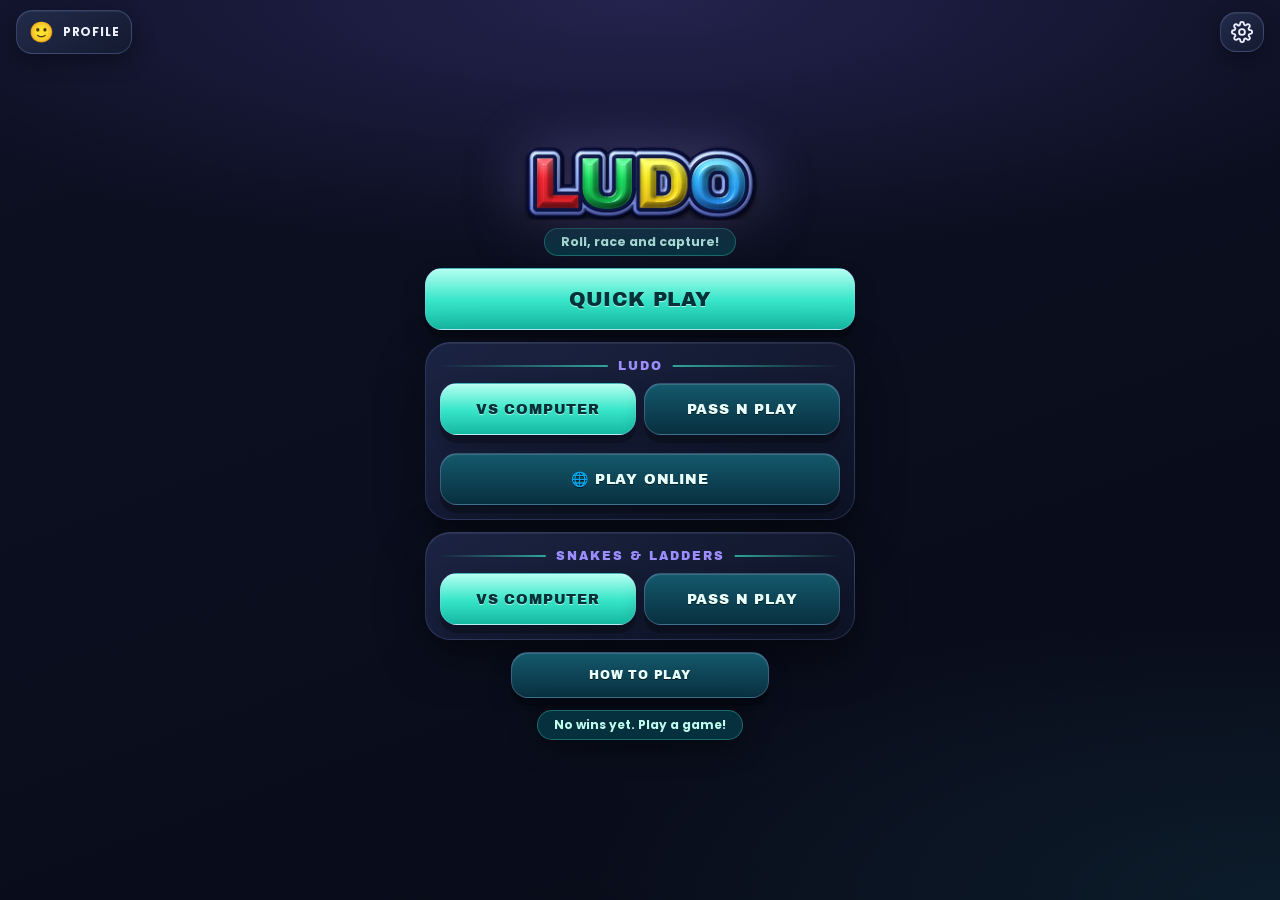
==== index.html @ 392b1072 "Polish mobile UI, accessibility and responsive layouts (v4)" ====
<!doctype html>
<html lang="en"><head><meta charset="utf-8">
<meta name="viewport" content="width=device-width,initial-scale=1,maximum-scale=1,user-scalable=no,viewport-fit=cover">
<meta name="theme-color" content="#0f2470">
<title>Ludo &amp; Snakes</title>
<link rel="manifest" href="manifest.webmanifest">
<link rel="icon" href="icon-192.png">
<link rel="apple-touch-icon" href="icon-192.png">
<style>
@font-face{font-family:Archivo;src:url([data-uri]) format("woff")}@font-face{font-family:Poppins;font-weight:500;src:url([data-uri]) format("woff")}@font-face{font-family:Poppins;font-weight:700;src:url([data-uri]) format("woff")}:root{--bg:url([data-uri]);--rays:url([data-uri]);--spark:url([data-uri]);--logo:url([data-uri]);--trophy:url([data-uri]);--arrow:url([data-uri]);--topbar:url([data-uri]);--shadow:url([data-uri]);--ringg:url([data-uri]);--ringw:url([data-uri]);--medal1:url([data-uri]);--medal2:url([data-uri]);--medal3:url([data-uri]);--ib-snd-on:url([data-uri]);--ib-snd-off:url([data-uri]);--ib-mus-on:url([data-uri]);--ib-mus-off:url([data-uri]);--ib-menu:url([data-uri]);--chip0:url([data-uri]);--badge0:url([data-uri]);--pawn0:url([data-uri]);--chip1:url([data-uri]);--badge1:url([data-uri]);--pawn1:url([data-uri]);--chip2:url([data-uri]);--badge2:url([data-uri]);--pawn2:url([data-uri]);--chip3:url([data-uri]);--badge3:url([data-uri]);--pawn3:url([data-uri]);--btn-green:url([data-uri]);--btn-blue:url([data-uri]);--btn-purple:url([data-uri]);--btn-pink:url([data-uri]);--btn-gold:url([data-uri]);--btn-red:url([data-uri]);--btn-slate:url([data-uri]);--panel:url([data-uri]);--panel-dark:url([data-uri]);--bar-track:url([data-uri]);--bar-fill:url([data-uri]);--d1:url([data-uri]);--d2:url([data-uri]);--d3:url([data-uri]);--d4:url([data-uri]);--d5:url([data-uri]);--d6:url([data-uri]);--board:url([data-uri]);--boardsl:url([data-uri]);--tutb:url([data-uri]);}
:root{--c0:#e8262b;--c1:#1fb84a;--c2:#f6c61a;--c3:#2f7de8}
*{box-sizing:border-box;-webkit-tap-highlight-color:transparent;-webkit-user-select:none;user-select:none}
html,body{margin:0;height:100%;overflow:hidden;background:#0a1a5c;color:#fff;font:500 15px/1.3 Poppins,system-ui,sans-serif;touch-action:manipulation;overscroll-behavior:none}
body{background:#0a1a5c var(--bg) center/cover no-repeat}
button{font-family:inherit;color:inherit}
.hide{display:none!important}
.gimg{background-repeat:no-repeat;background-position:center;background-size:contain}
/* ---------- glossy buttons (9-slice art) ---------- */
.btn{--h:58px;--bi:var(--btn-slate);position:relative;height:var(--h);padding:0;border:solid transparent;border-width:15px 26px 32px 26px;border-image-source:var(--bi);border-image-slice:30 52 64 52 fill;border-image-width:15px 26px 32px 26px;border-image-repeat:stretch;background:none;display:flex;align-items:center;justify-content:center;white-space:nowrap;font:400 17px/1 Archivo,system-ui,sans-serif;letter-spacing:.6px;text-transform:uppercase;text-shadow:0 2px 0 rgba(0,0,0,.5);cursor:pointer;transition:transform .08s,filter .15s}
.btn:active{transform:translateY(3px) scale(.985);filter:brightness(1.12)}
.btn.b0{--bi:var(--btn-green)}.btn.b1{--bi:var(--btn-blue)}.btn.b2{--bi:var(--btn-slate)}.btn.b3{--bi:var(--btn-pink)}.btn.b4{--bi:var(--btn-slate)}.btn.b5{--bi:var(--btn-purple)}.btn.red{--bi:var(--btn-red)}
.btn.gold{--bi:var(--btn-gold);color:#4a2c00;text-shadow:0 1px 0 rgba(255,255,255,.55)}
.btn.big{--h:76px;font-size:23px}
.btn.sm{--h:50px;font-size:13px}
.btn.sg{--h:52px;font-size:13px}.btn.sg.on{--bi:var(--btn-green)}
/* ---------- panels ---------- */
.pnl{border:solid transparent;border-width:32px;border-image-source:var(--panel);border-image-slice:64 fill;border-image-width:32px;border-image-repeat:stretch}
.pnl.dk{border-image-source:var(--panel-dark)}
.pill{border:solid transparent;border-width:13px 22px;border-image-source:var(--panel-dark);border-image-slice:64 fill;border-image-width:13px 22px;font:700 13px/1.25 Poppins,sans-serif;text-align:center}
/* ---------- game screen ---------- */
#app{position:fixed;inset:0;display:flex;flex-direction:column;--bw:min(100vw,calc(100dvh - 318px))}
#top{flex:none;height:calc(58px + env(safe-area-inset-top));padding:env(safe-area-inset-top) 10px 0;background:var(--topbar) 0 0/100% 100% no-repeat;display:flex;align-items:center;gap:8px;position:relative;z-index:5}
.tlogo{height:40px;aspect-ratio:1043/326;background:var(--logo) center/contain no-repeat;filter:drop-shadow(0 2px 2px #0008)}
.grow{flex:1}
.ib{width:42px;height:42px;border:0;padding:0;background:none center/contain no-repeat;cursor:pointer;transition:transform .1s;filter:drop-shadow(0 3px 3px #0007)}
.ib:active{transform:scale(.9)}
#snd{background-image:var(--ib-snd-on)}#snd.off{background-image:var(--ib-snd-off)}
#mus{background-image:var(--ib-mus-on)}#mus.off{background-image:var(--ib-mus-off)}
#mnu{background-image:var(--ib-menu)}
#mid{flex:1;min-height:0;display:flex;flex-direction:column;justify-content:center;padding-bottom:env(safe-area-inset-bottom)}
.row{display:flex;justify-content:space-between;align-items:flex-end;padding:0 2vw;position:relative;z-index:4}
.row:first-child{margin-bottom:-2vw}.row:nth-child(3){margin-top:-2vw;align-items:flex-start}
.chip{width:48vw;max-width:220px;aspect-ratio:300/140;background:var(--chip0) 0 0/100% 100% no-repeat;display:flex;align-items:center;gap:1vw;padding:0 3% 0 4.5%;filter:drop-shadow(0 4px 4px #0006);transition:transform .25s,opacity .3s}
.chip.r{flex-direction:row-reverse;padding:0 4.5% 0 3%}
.chip .av{flex:none;height:58%;aspect-ratio:1;background:var(--badge0) center/contain no-repeat;filter:drop-shadow(0 2px 2px #0007)}
.chip .tx{flex:1;min-width:0;display:flex;flex-direction:column;justify-content:center}
.chip .pn{font:400 13px/1.1 Archivo,sans-serif;text-shadow:0 2px 0 #0008;white-space:nowrap;overflow:hidden;text-overflow:ellipsis}
.chip .nm{font:700 10px/1.2 Poppins,sans-serif;color:#ffd75a;text-shadow:0 1px 0 #0008;white-space:nowrap}
.chip .slot{flex:none;position:relative;width:14vw;max-width:62px;aspect-ratio:1}
.chip.on{filter:drop-shadow(0 0 10px #ffd75a);animation:cpulse .9s ease-in-out infinite alternate}
.chip.on .av{animation:bob .7s ease-in-out infinite alternate}
@keyframes cpulse{from{transform:scale(1)}to{transform:scale(1.045)}}
@keyframes bob{to{transform:translateY(-3px) scale(1.06)}}
#bwrap{position:relative;width:var(--bw);height:var(--bw);margin:0 auto;background:var(--board) 0 0/100% 100% no-repeat}
#bwrap[data-g=sl]{background-image:var(--boardsl)}
#board,#sl{position:absolute}
#board{left:6.5217%;top:6.5217%;width:86.9565%;height:86.9565%}
#sl{left:6.4549%;top:6.4549%;width:87.0902%;height:87.0902%;display:none}
#pcs,#slp{position:absolute;inset:0}
.pc{position:absolute;width:8.7%;aspect-ratio:160/230;transform:translate(-50%,-81%);transition:left .17s ease-out,top .17s ease-out;pointer-events:auto;cursor:pointer;z-index:10}
#sl .pc{width:8.2%;pointer-events:none}
.pc::before{content:'';position:absolute;left:50%;top:81%;width:118%;aspect-ratio:2;transform:translate(-50%,-50%);background:var(--shadow) center/contain no-repeat;opacity:.85;pointer-events:none}
.pc .pw{position:absolute;inset:0;transform-origin:50% 81%;background:center/contain no-repeat}
.pc .w0{background-image:var(--pawn0)}.pc .w1{background-image:var(--pawn1)}.pc .w2{background-image:var(--pawn2)}.pc .w3{background-image:var(--pawn3)}
.pc.can::after{content:'';position:absolute;left:50%;top:81%;width:150%;aspect-ratio:1;transform:translate(-50%,-50%);background:var(--ringw) center/contain no-repeat;animation:pulse .8s ease-in-out infinite alternate;pointer-events:none}
.pc.can .pw{animation:jig .6s ease-in-out infinite alternate}
.pc.hop .pw{animation:hop .2s ease-out}
@keyframes jig{from{transform:translateY(0) scale(1.03,.96)}to{transform:translateY(-14%) scale(.97,1.04)}}
@keyframes hop{0%{transform:scale(1.08,.92)}45%{transform:translateY(-26%) scale(.94,1.07)}100%{transform:none}}
@keyframes pulse{from{transform:translate(-50%,-50%) scale(.85);opacity:.6}to{transform:translate(-50%,-50%) scale(1.1);opacity:1}}
.ring{position:absolute;width:11%;aspect-ratio:1;transform:translate(-50%,-50%);background:var(--ringg) center/contain no-repeat;animation:rp 1s ease-in-out infinite alternate;pointer-events:none;z-index:2}
@keyframes rp{from{transform:translate(-50%,-50%) scale(.8)}to{transform:translate(-50%,-50%) scale(1.12)}}
#msg{margin:6px auto 0;min-width:62vw;max-width:94vw;min-height:44px;display:flex;align-items:center;justify-content:center;border:solid transparent;border-width:13px 22px;border-image-source:var(--panel-dark);border-image-slice:64 fill;border-image-width:13px 22px;font:700 14px/1.2 Poppins,sans-serif;text-shadow:0 1px 0 #000a;position:relative;z-index:4}
/* dice */
#dice{position:absolute;inset:0;width:100%;height:100%;padding:0;border:0;background:none;cursor:pointer}
#dice::before{content:'';position:absolute;left:50%;bottom:-4%;width:92%;aspect-ratio:2.1;transform:translateX(-50%);background:var(--shadow) center/contain no-repeat;opacity:.7}
#dice .dv{position:absolute;inset:-6%;filter:drop-shadow(0 3px 2px #0006);will-change:transform}
#dice .df{position:absolute;inset:0;background:var(--d1) center/contain no-repeat}
#dice .df.land{animation:land .45s cubic-bezier(.3,1.5,.5,1)}
#dice.roll .dv{animation:tumble .62s ease-in-out forwards;filter:drop-shadow(0 8px 5px #0007)}
#dice.my .dv{animation:dpulse .8s ease-in-out infinite alternate;filter:drop-shadow(0 0 8px #fff) drop-shadow(0 3px 2px #0006)}
#dice:disabled{cursor:default}
@keyframes land{0%{transform:translateY(-34%) scale(1.3) rotate(-18deg)}55%{transform:translateY(4%) scale(.92,1.06)}100%{transform:none}}
@keyframes tumble{0%{transform:scale(1)}15%{transform:translateY(-22%) scale(1.3) rotate(-8deg)}30%{transform:translateY(6%) scale(1.05) rotate(8deg)}45%{transform:translateY(-16%) scale(1.25) rotate(-6deg)}60%{transform:translateY(4%) scale(1.08) rotate(6deg)}80%{transform:translateY(-6%) scale(1.15)}100%{transform:scale(1)}}
@keyframes dpulse{from{transform:scale(1)}to{transform:scale(1.13)}}
/* ---------- overlays: teal glass theme (menu, setup, settings, tutorial, win, player center) ---------- */
:root{--bg1:#0f5a6c;--bg2:#052431;--ac:#8ff8e2;--ac2:#19cdb4;--ln:#3de8c8}
body[data-ui-theme=deep]{--bg1:#14507a;--bg2:#061a33;--ac:#9fd8ff;--ac2:#2b8fe0;--ln:#59b6ff}
body[data-ui-theme=mint]{--bg1:#126b48;--bg2:#05241a;--ac:#b9ffd6;--ac2:#27c97c;--ln:#5df0a0}
.ov{position:fixed;inset:0;z-index:20;overflow-y:auto;overflow-x:hidden;display:flex;flex-direction:column;background:radial-gradient(ellipse 130% 55% at 50% 0%,var(--bg1) 0%,transparent 72%),linear-gradient(180deg,var(--bg2),#020b11);padding-bottom:env(safe-area-inset-bottom)}
.ov::before{content:'';position:fixed;inset:0;pointer-events:none;opacity:.09;background:var(--d6) -26px 11%/104px no-repeat,var(--d4) calc(100% + 24px) 5%/120px no-repeat,var(--d3) -30px 82%/110px no-repeat,var(--d5) calc(100% + 18px) 90%/96px no-repeat}
.ov>.in{margin:auto;width:min(92vw,400px);padding:12px 0 16px;display:flex;flex-direction:column;gap:12px;position:relative;z-index:1}
.rays{display:none}
.hd{flex:none;position:relative;z-index:2;height:calc(56px + env(safe-area-inset-top));padding:env(safe-area-inset-top) 12px 0;background:linear-gradient(180deg,#0d4456,#082e3c);border-bottom:2px solid #3de8c855;box-shadow:0 6px 18px #0007;display:flex;align-items:center;justify-content:center;font:400 20px Archivo,sans-serif;letter-spacing:1.2px;color:var(--ac);text-shadow:0 0 14px #19e6c688;text-transform:uppercase}
.hero{text-align:center}
.hero .lg{width:min(62vw,250px);aspect-ratio:1043/326;margin:0 auto;background:var(--logo) center/contain no-repeat;filter:drop-shadow(0 0 18px #19e6c655) drop-shadow(0 8px 10px #000a);animation:float 3s ease-in-out infinite alternate}
@keyframes float{to{transform:translateY(-5px) scale(1.02)}}
#sub{display:inline-block;margin:6px 0 0;padding:4px 16px;border-radius:20px;background:#06303d;border:1px solid #3de8c855;font:600 12.5px Poppins,sans-serif;color:#bffcef;white-space:pre-line}
.card{border:1.5px solid #3de8c899;border-radius:22px;padding:16px 14px 14px;background:linear-gradient(165deg,#0f4c5e 0%,#07293a 100%);box-shadow:0 0 22px #19e6c62e,0 10px 24px #0006,inset 0 1px 0 #ffffff22;display:flex;flex-direction:column;gap:10px}
.lbl{display:flex;align-items:center;justify-content:center;gap:10px;font:400 12px Archivo,sans-serif;letter-spacing:2px;color:var(--ac);text-transform:uppercase}
.lbl::before,.lbl::after{content:'';flex:1;height:2px;border-radius:2px;background:linear-gradient(90deg,transparent,#3de8c8aa)}
.lbl::after{transform:scaleX(-1)}
.tiles{display:flex;gap:8px}.tiles .btn{flex:1;min-width:0}
.foot{display:flex;gap:8px}.foot .btn{flex:1}
#score{display:block;margin:0 auto;padding:5px 16px;border-radius:20px;background:#06303d;border:1px solid #3de8c855;font:600 12px Poppins,sans-serif;color:#bffcef;text-align:center}
.seg{display:flex;gap:6px}.seg .btn{flex:1;min-width:0}
.srow{display:flex;align-items:center;gap:8px;padding:6px 8px;border:1.5px solid #3de8c844;border-radius:14px;background:#04202b}
.srow.off{opacity:.35;pointer-events:none}
.srow i{flex:none;width:38px;height:38px;background-position:center;background-size:contain;background-repeat:no-repeat;filter:drop-shadow(0 2px 2px #0007)}
.srow input{flex:1;min-width:0;height:38px;border:0;background:none;color:#fff;font:700 16px Poppins,sans-serif;outline:none;-webkit-user-select:text;user-select:text}
.srow input::placeholder{color:#ffffff7a}
.srow .btn{flex:none;width:110px;--h:40px;font-size:11px}
.bdg0{background-image:var(--badge0)}.bdg1{background-image:var(--badge1)}.bdg2{background-image:var(--badge2)}.bdg3{background-image:var(--badge3)}
.three{display:flex;gap:8px}.three .btn{flex:1;min-width:0;padding:0 8px}
/* overlay buttons: glossy teal pills (outlined = secondary, filled = primary) */
.ov .btn,.fhbtn{--h:52px;height:var(--h);min-height:var(--h);padding:0 14px;border:2px solid #3de8c8aa;border-image:none;border-radius:16px;background:linear-gradient(180deg,#14596d 0%,#08303f 100%);color:#e8fffa;box-shadow:0 4px 0 #031820,0 0 14px #19e6c622,inset 0 1px 0 #ffffff33;display:flex;align-items:center;justify-content:center;gap:8px;white-space:nowrap;font:400 14px Archivo,system-ui,sans-serif;letter-spacing:.8px;text-transform:uppercase;text-shadow:0 1px 0 #0008;cursor:pointer;transition:transform .08s,box-shadow .08s,filter .15s}
.ov .btn:active{transform:translateY(3px);box-shadow:0 1px 0 #031820,0 0 10px #19e6c633,inset 0 1px 0 #ffffff33}
.ov .btn.b0,.ov .btn.b5,.ov .btn.gold,.ov .btn.sg.on{background:linear-gradient(180deg,#b4fff1 0%,#38e6c9 52%,#14b8a1 100%);border-color:#dffff8;color:#03323a;text-shadow:0 1px 0 #ffffff99;box-shadow:0 4px 0 #0a7a6c,0 0 18px #2fe0c377,inset 0 1px 0 #fff}
.ov .btn.red{background:linear-gradient(180deg,#6a2536,#3a0f1d);border-color:#ff7b95aa;color:#ffdfe5}
.ov .btn.big{--h:62px;font-size:20px}
.ov .btn.sm{--h:46px;font-size:12px}
.ov .btn.sg{--h:48px;font-size:12px}
.ov .btn.ic::before{content:'';width:9px;height:9px;border:solid currentColor;border-width:0 0 3px 3px;transform:rotate(45deg);margin-right:2px;margin-left:3px}
.ov .btn.ic.nx::before{display:none}
.ov .btn.ic.nx::after{content:'';width:9px;height:9px;border:solid currentColor;border-width:3px 3px 0 0;transform:rotate(45deg);margin-left:2px;margin-right:3px}
#profileCorner{align-self:flex-start;display:flex;align-items:center;gap:8px;height:40px;padding:0 14px 0 8px;border:1.5px solid #3de8c8aa;border-radius:20px;background:linear-gradient(180deg,#14596d,#08303f);color:#cffff5;font:700 11px Poppins,sans-serif;letter-spacing:.8px;box-shadow:0 3px 0 #031820;cursor:pointer}
#profileCorner .pcav{font-size:20px;line-height:1;display:inline-flex;align-items:center;justify-content:center}#profileCorner .pcav img{width:26px;height:26px;object-fit:cover;object-position:top center;border-radius:50%;border:1px solid #b4fff1}
#profileCorner .pnm{max-width:46vw;overflow:hidden;text-overflow:ellipsis;white-space:nowrap;font-size:12px}
#featureEntry{height:46px;border:2px solid #3de8c8aa;border-radius:16px;background:linear-gradient(180deg,#14596d,#08303f);color:#e8fffa;box-shadow:0 4px 0 #031820,0 0 14px #19e6c622,inset 0 1px 0 #ffffff33;font:400 12px Archivo,sans-serif;letter-spacing:1.2px;cursor:pointer}
#featureEntry:active{transform:translateY(3px)}
/* player center (profile / rewards / stats ...) */
#featureHub{position:fixed;inset:0;z-index:35;overflow-y:auto;padding:0 16px calc(22px + env(safe-area-inset-bottom));background:radial-gradient(ellipse 130% 55% at 50% 0%,var(--bg1) 0%,transparent 72%),linear-gradient(180deg,var(--bg2),#020b11);color:#eafffb}
#featureHub .fhwrap{width:min(100%,440px);margin:0 auto;display:flex;flex-direction:column;gap:12px}
#featureHub .fhtop{display:flex;align-items:center;justify-content:space-between;gap:10px;margin:0 -16px;padding:calc(8px + env(safe-area-inset-top)) 16px 8px;background:linear-gradient(180deg,#0d4456,#082e3c);border-bottom:2px solid #3de8c855;box-shadow:0 6px 18px #0007;position:sticky;top:0;z-index:3}
#featureHub h2{margin:0;color:var(--ac);font:400 19px Archivo,sans-serif;letter-spacing:1px;text-transform:uppercase;text-shadow:0 0 14px #19e6c688}
#featureHub .fhmuted{color:#9fd8d0;font-size:12px}
#featureHub .fhclose{width:42px;height:42px;border:2px solid #3de8c8aa;border-radius:14px;background:linear-gradient(180deg,#14596d,#08303f);color:#e8fffa;font:700 16px Poppins;box-shadow:0 3px 0 #031820}
#featureHub .fhbtn{--h:46px;font-size:12px;margin-top:8px;width:100%}
#featureHub .fhcard{padding:15px;border:1.5px solid #3de8c888;border-radius:20px;background:linear-gradient(165deg,#0f4c5e,#07293a);box-shadow:0 0 18px #19e6c622,0 8px 20px #0005}
#featureHub .fhcard h2{text-transform:none;font-family:Poppins;font-weight:700;font-size:20px}
#featureHub .fhcard h3{margin:12px 0 4px;font:700 13px Poppins;color:var(--ac)}
#featureHub .fhgrid{display:grid;grid-template-columns:repeat(2,minmax(0,1fr));gap:9px}
#featureHub .fhitem{min-height:72px;text-align:left;padding:12px;border:1.5px solid #3de8c866;border-radius:16px;background:linear-gradient(165deg,#0f4c5e,#07293a);color:#eafffb;display:flex;flex-direction:column;justify-content:center;gap:4px;font-family:Poppins;box-shadow:0 3px 0 #031820}
#featureHub .fhitem:active{transform:translateY(2px)}
#featureHub .fhitem b{font-size:13px}#featureHub .fhitem span{font-size:11px;color:#9fd8d0}
#featureHub .fhrow{display:flex;align-items:center;gap:10px;justify-content:space-between;padding:9px 0;border-bottom:1px solid #3de8c822;font-size:14px}
#featureHub .fhrow:last-child{border-bottom:0}
#featureHub .fhrow .fhbtn{width:auto;margin:0;--h:40px;padding:0 16px}
#featureHub input{width:100%;margin:6px 0 8px;border:1.5px solid #3de8c855;border-radius:12px;padding:12px;background:#04202b;color:#eafffb;font:600 15px Poppins;-webkit-user-select:text;user-select:text}
#featureHub .fhbar{height:10px;background:#04202b;border-radius:20px;overflow:hidden;margin-top:8px;border:1px solid #3de8c833}
#featureHub .fhbar i{display:block;height:100%;background:linear-gradient(90deg,#19cdb4,#b4fff1);border-radius:20px}
#featureHub .fhwin{text-align:center;font:400 18px Archivo;color:var(--ac)}
/* Anime character avatar library */
#featureHub .anime-search{width:100%;margin:10px 0;border:1.5px solid #3de8c866;border-radius:14px;padding:12px 14px;background:#04202b;color:#eafffb;font:600 14px Poppins}
#featureHub .anime-grid{display:grid;grid-template-columns:repeat(2,minmax(0,1fr));gap:9px}
#featureHub .anime-cat{min-height:76px;text-align:left;padding:12px;border:1.5px solid #3de8c866;border-radius:15px;background:linear-gradient(165deg,#105366,#07293a);color:#eafffb;display:flex;flex-direction:column;justify-content:center;gap:5px;font:700 12px Poppins;box-shadow:0 3px 0 #031820}
#featureHub .anime-cat small{color:#9fd8d0;font:500 10px Poppins}
#featureHub .anime-cast{display:grid;grid-template-columns:repeat(3,minmax(0,1fr));gap:9px}
#featureHub .anime-person{min-width:0;padding:7px 6px 9px;border:1.5px solid #3de8c866;border-radius:14px;background:linear-gradient(165deg,#105366,#07293a);color:#eafffb;text-align:center;font:600 10px Poppins;overflow:hidden}
#featureHub .anime-person img{display:block;width:100%;height:112px;object-fit:cover;object-position:top center;border-radius:9px;background:#041923;margin-bottom:6px}
#featureHub .anime-person.selected{border-color:#b4fff1;box-shadow:0 0 0 2px #38e6c955,0 0 15px #19e6c655}
#featureHub .anime-person small{display:block;color:#9fd8d0;font-size:9px;margin-top:3px}
span.pcav-img,span.profile-avatar-large{display:inline-block;background:center/contain no-repeat;vertical-align:middle}
#profileCorner .pcav span.pcav-img{width:28px;height:28px}
#featureHub span.pcav-img{width:28px;height:28px}
#featureHub span.profile-avatar-large{width:84px;height:84px}
#featureHub .bi-grid{display:grid;grid-template-columns:repeat(3,minmax(0,1fr));gap:9px}
#featureHub .bi-av{padding:10px 4px 8px;border:1.5px solid #3de8c866;border-radius:14px;background:linear-gradient(165deg,#105366,#07293a);color:#eafffb;text-align:center;font:600 10px Poppins;box-shadow:0 3px 0 #031820}
#featureHub .bi-av i{display:block;width:62px;height:62px;margin:0 auto 6px;background:center/contain no-repeat;filter:drop-shadow(0 3px 3px #0008)}
#featureHub .bi-av.selected{border-color:#b4fff1;box-shadow:0 0 0 2px #38e6c955,0 0 15px #19e6c655}
#featureHub .emo-row{display:flex;flex-wrap:wrap;gap:8px}
#featureHub .emo{width:44px;height:44px;border:1.5px solid #3de8c855;border-radius:12px;background:#07293a;font-size:24px;line-height:1}
#featureHub .emo.selected{border-color:#b4fff1;box-shadow:0 0 12px #19e6c688}
#featureHub .pcav-img{width:25px;height:25px;object-fit:cover;object-position:top center;border-radius:50%;border:1px solid #b4fff1;vertical-align:middle}
#featureHub .profile-avatar-large{width:76px;height:76px;object-fit:cover;object-position:top center;border-radius:18px;border:2px solid #3de8c8;box-shadow:0 0 16px #19e6c655}

/* tutorial */
.tcard{position:relative;margin-top:46px;padding:46px 14px 14px;text-align:center;border:1.5px solid #3de8c8cc;border-radius:26px;background:linear-gradient(165deg,#0d4a5c 0%,#06283a 100%);box-shadow:0 0 26px #19e6c63a,0 12px 26px #0007,inset 0 1px 0 #ffffff22}
.tcard .mas{position:absolute;left:50%;top:-44px;width:84px;height:84px;margin-left:-42px;background:var(--d6) center/contain no-repeat;filter:drop-shadow(0 6px 4px #0008);z-index:1}
.tcard .mas::before{content:'';position:absolute;inset:-60%;background:radial-gradient(circle,#9ffcee99 0%,#19e6c633 35%,transparent 65%);z-index:-1;animation:glw 1.6s ease-in-out infinite alternate}
@keyframes glw{from{opacity:.6;transform:scale(.9)}to{opacity:1;transform:scale(1.08)}}
.tcard h2{margin:8px 0 6px;font:400 26px Archivo,sans-serif;background:linear-gradient(180deg,#d6fff6,#2fe0c3);-webkit-background-clip:text;background-clip:text;color:transparent;filter:drop-shadow(0 0 10px #19e6c666)}
.tcard p{margin:0 0 10px;font:500 15px/1.4 Poppins,sans-serif}
.tvis{min-height:104px;display:flex;align-items:center;justify-content:center;gap:10px;margin:2px 0 4px}
.tvis .pw1{width:50px;height:72px;background:center/contain no-repeat;filter:drop-shadow(0 5px 3px #0008)}
.tvis .die{width:72px;height:72px;background:center/contain no-repeat;filter:drop-shadow(0 4px 3px #0007)}
.tvis .arw{width:34px;height:34px;background:var(--arrow) center/contain no-repeat;transform:rotate(180deg)}
.tvis .tro{width:84px;height:100px;background:var(--trophy) center/contain no-repeat;filter:drop-shadow(0 4px 3px #0007)}
.tvis .md{width:42px;height:42px;background:center/contain no-repeat}
.strip{position:relative;width:min(100%,290px);aspect-ratio:2/1;border-radius:10px;background:var(--tutb) 0 0/100% 100% no-repeat;box-shadow:0 4px 10px #0008,0 0 0 2px #3de8c8}
.strip .pc{width:15%;transition:none;pointer-events:none}.strip .ring{width:15%}
#tdots{display:flex;gap:7px;justify-content:center;margin-top:4px}#tdots b{width:10px;height:10px;border-radius:50%;background:#fff4;box-shadow:inset 0 -2px 0 #0004}#tdots b.on{background:#3de8c8;box-shadow:0 0 8px #3de8c8}
/* win */
.trophy{width:170px;height:200px;margin:0 auto -6px;background:var(--trophy) center/contain no-repeat;filter:drop-shadow(0 8px 8px #000a);animation:float 1.6s ease-in-out infinite alternate}
#wname{margin:0;text-align:center;font:400 30px Archivo,sans-serif;background:linear-gradient(180deg,#d6fff6,#2fe0c3);-webkit-background-clip:text;background-clip:text;color:transparent;filter:drop-shadow(0 0 12px #19e6c688)}
.wr{display:flex;align-items:center;gap:10px;font:700 16px Poppins,sans-serif}
.wr .md{width:40px;height:40px;background:center/contain no-repeat;flex:none}.wr .md.t{display:flex;align-items:center;justify-content:center;font:400 15px Archivo;color:#ffd75a}
.wr.first{color:#ffe38a}
/* splash */
#splash{position:fixed;inset:0;z-index:60;display:flex;flex-direction:column;align-items:center;justify-content:center;gap:12px;background:radial-gradient(ellipse 130% 55% at 50% 30%,var(--bg1) 0%,transparent 72%),linear-gradient(180deg,var(--bg2),#020b11);transition:opacity .5s}
#splash.gone{opacity:0;pointer-events:none}
#splash .lg{position:relative;width:min(80vw,340px);aspect-ratio:1043/326;background:var(--logo) center/contain no-repeat;filter:drop-shadow(0 0 22px #19e6c666) drop-shadow(0 10px 12px #000a);animation:pop .8s cubic-bezier(.2,1.5,.4,1) both}
@keyframes pop{from{transform:scale(.3) rotate(-8deg);opacity:0}}
#splash p{position:relative;margin:0;font:600 14px Poppins,sans-serif;color:#bffcef}
#splash .ld{position:relative;width:min(62vw,250px);height:12px;margin-top:18px;border:2px solid #3de8c8aa;border-radius:12px;background:#04202b;overflow:hidden}
#splash .ld i{position:absolute;left:0;top:0;bottom:0;width:0;border-radius:12px;background:linear-gradient(90deg,#19cdb4,#b4fff1);animation:ldb 1.7s ease-in-out forwards}
@keyframes ldb{to{width:100%}}
#fx{position:fixed;inset:0;width:100%;height:100%;pointer-events:none;z-index:70}
@media (max-height:740px){.ov .btn{--h:46px;font-size:13px}.ov .btn.big{--h:54px;font-size:18px}.ov .btn.sm{--h:42px}.hero .lg{width:min(46vw,180px)}.ov>.in{gap:8px;padding:8px 0 10px}.card{gap:7px;padding:12px 12px 10px}.hd{height:calc(48px + env(safe-area-inset-top));font-size:18px}.tcard{margin-top:38px;padding-top:36px}.tcard .mas{width:66px;height:66px;margin-left:-33px;top:-36px}.tvis{min-height:84px}.tvis .pw1{width:42px;height:60px}.trophy{width:120px;height:140px}.tcard p{font-size:13px;margin-bottom:6px}.tcard h2{font-size:22px}#profileCorner{height:34px}}
</style><style>:root{--av_f1:url([data-uri]);--av_f2:url([data-uri]);--av_f3:url([data-uri]);--av_f4:url([data-uri]);--av_f5:url([data-uri]);--av_f6:url([data-uri]);--av_m1:url([data-uri]);--av_m2:url([data-uri]);--av_m3:url([data-uri]);--av_m4:url([data-uri]);--av_m5:url([data-uri]);}</style><style>
.bi-av.locked i{filter:grayscale(.85) brightness(.7) drop-shadow(0 3px 3px #0008)}
.fdot{display:inline-block;width:14px;height:14px;border-radius:50%;margin-right:8px;vertical-align:-2px;border:1px solid #fff6}
.streak{display:grid;grid-template-columns:repeat(7,1fr);gap:4px;margin:6px 0 10px}
.streak .sd{border:1.5px solid #3de8c844;border-radius:10px;padding:6px 0;text-align:center;background:#04202b;font:600 9px Poppins;color:#9fd8d0;display:flex;flex-direction:column;gap:3px}
.streak .sd b{font-size:9px}.streak .sd span{font-size:11px;color:#eafffb}
.streak .sd.done{background:linear-gradient(180deg,#14b8a1,#0a7a6c);color:#03323a;border-color:#dffff8}.streak .sd.done span{color:#03323a}
.streak .sd.now{border-color:#ffd75a;box-shadow:0 0 12px #ffd75a77}
.wcoin{text-align:center;font:700 14px Poppins;color:#ffd75a}
body[data-frame=gold] #bwrap{filter:drop-shadow(0 0 12px #ffd21a) drop-shadow(0 0 4px #ffd21a)}
body[data-frame=neon] #bwrap{filter:drop-shadow(0 0 14px #19ffd8) drop-shadow(0 0 4px #19ffd8)}
body[data-frame=rose] #bwrap{filter:drop-shadow(0 0 14px #ff5fa8) drop-shadow(0 0 4px #ff5fa8)}
body[data-frame=sky] #bwrap{filter:drop-shadow(0 0 14px #4db8ff) drop-shadow(0 0 4px #4db8ff)}
#shareImg{position:fixed;inset:0;z-index:60;background:#000d;display:flex;flex-direction:column;align-items:center;justify-content:center;gap:10px;padding:16px;color:#fff;font:600 13px Poppins;text-align:center}
#shareImg img{max-height:70vh;max-width:90vw;border-radius:14px}#shareImg .fhbtn{width:160px}
</style><style>
#onBody{display:flex;flex-direction:column;gap:12px}
#onBody input{width:100%;height:56px;border:2px solid #3de8c8aa;border-radius:16px;background:#04202b;color:#fff;text-align:center;font:400 28px Archivo,sans-serif;letter-spacing:8px;outline:none;-webkit-user-select:text;user-select:text}
.oncode{text-align:center;font:400 46px Archivo,sans-serif;letter-spacing:10px;color:#ffd75a;text-shadow:0 0 16px #ffd75a66}
.onp{display:flex;align-items:center;gap:10px;padding:8px 12px;border:1.5px solid #3de8c844;border-radius:14px;background:#04202b;font:700 15px Poppins;color:#fff}
.onp i{width:14px;height:14px;border-radius:50%;flex:none}
.onp.wait{opacity:.45;font-weight:600}
.onmsg{text-align:center;font:600 13px Poppins;color:#ffd75a;min-height:18px}
.onhint{text-align:center;font:500 12px Poppins;color:#9fd8d0}
</style><style>
#topRow{display:flex;align-items:center;justify-content:space-between;position:fixed;top:calc(10px + env(safe-area-inset-top));left:14px;right:14px;z-index:3}
#topRow #profileCorner{align-self:auto}
#gset{width:44px;height:40px;display:flex;align-items:center;justify-content:center;padding:0;border:1.5px solid #3de8c8aa;border-radius:20px;background:linear-gradient(180deg,#14596d,#08303f);color:#cffff5;box-shadow:0 3px 0 #031820;cursor:pointer}
#gset:active{transform:translateY(2px)}
.hd .hdi{display:inline-flex;margin-right:10px;color:var(--ac);filter:drop-shadow(0 0 8px #19e6c688)}
#menu .foot{justify-content:center}#menu .foot .btn{max-width:60%}
</style>

<style>
/* Integrated ASHIX visual upgrade — single-file build */
/* ASHIX PREMIUM REDESIGN v2 — visual layer only, existing gameplay retained */
:root{--premium-ink:#07120f;--premium-panel:#0c1c18;--premium-line:rgba(180,255,224,.13);--premium-glass:rgba(10,25,21,.88);--premium-gold:#ffd98a;--premium-mint:#65f4c6}
html,body{background:#06110e!important}
body{background:radial-gradient(ellipse at 50% -10%,#164c3a 0%,#0b2119 36%,#06110e 78%)!important;color:#effff8!important}
body:before{content:"";position:fixed;inset:0;pointer-events:none;z-index:0;background-image:radial-gradient(rgba(153,255,220,.12) 1px,transparent 1px);background-size:28px 28px;opacity:.23}
#app{isolation:isolate}
#top{background:linear-gradient(180deg,rgba(5,18,14,.96),rgba(9,28,21,.86))!important;border-bottom:1px solid rgba(123,255,200,.16);box-shadow:0 8px 24px #0004;backdrop-filter:blur(18px)}
#top>*{filter:drop-shadow(0 1px 1px #0005)}
#mid{position:relative}
#bwrap{border-radius:25px;overflow:visible;box-shadow:0 0 0 1px rgba(255,230,159,.12),0 20px 44px #0007,0 0 40px rgba(60,255,196,.07);background-color:#071b14;filter:none}
#bwrap:before{content:"";position:absolute;inset:-7px;border-radius:30px;border:1px solid rgba(255,218,136,.15);pointer-events:none}
#board{filter:drop-shadow(0 0 8px rgba(91,255,202,.18))}
#dice{filter:drop-shadow(0 5px 8px #0005);transform-origin:center;transition:filter .18s ease}
#dice.dice-premium-roll{animation:premiumDice .55s cubic-bezier(.2,.8,.2,1)}
@keyframes premiumDice{0%{transform:rotate(0) scale(1)}25%{transform:rotate(-12deg) scale(.94)}55%{transform:rotate(14deg) scale(1.07)}100%{transform:rotate(0) scale(1)}}
#msg{font-weight:700;letter-spacing:.2px;text-shadow:0 2px 12px #0006}
#score{filter:drop-shadow(0 4px 8px #0004)}
.pc{filter:drop-shadow(0 3px 3px #0007);transition:filter .16s ease}
.pc:active{filter:drop-shadow(0 0 8px rgba(255,255,255,.5))}
.ov{background:radial-gradient(ellipse 95% 48% at 50% 0%,rgba(51,144,108,.27),transparent 68%),linear-gradient(160deg,#071510 0%,#081b15 45%,#040c09 100%)!important}
.ov:before{content:"";position:fixed;inset:0;pointer-events:none;background-image:radial-gradient(rgba(255,221,143,.12) 1px,transparent 1px);background-size:30px 30px;opacity:.35}
.ov>.in{position:relative;z-index:1}
.hd{background:linear-gradient(180deg,rgba(13,38,29,.96),rgba(7,24,18,.94))!important;border-bottom:1px solid rgba(137,255,210,.16)!important;box-shadow:0 6px 20px #0004;backdrop-filter:blur(16px)}
.hero .lg{filter:drop-shadow(0 0 25px rgba(94,255,205,.2)) drop-shadow(0 8px 10px #0008)!important}
.card{border:1px solid rgba(137,255,210,.16)!important;border-radius:25px!important;background:linear-gradient(155deg,rgba(17,48,37,.95),rgba(7,24,18,.96))!important;box-shadow:0 18px 38px #0005,inset 0 1px 0 rgba(255,255,255,.06)!important;backdrop-filter:blur(16px)}
.btn{--h:58px;filter:drop-shadow(0 7px 12px #0003);transition:transform .18s cubic-bezier(.2,.8,.2,1),filter .18s ease!important}
.btn:active{transform:translateY(2px) scale(.98)!important}
.ib,#profileCorner,#gset{border-radius:16px!important;transition:transform .18s ease,filter .18s ease!important}
.ib:active,#profileCorner:active,#gset:active{transform:scale(.94)}
#featureHub{background:radial-gradient(ellipse at top,rgba(49,134,99,.3),transparent 60%),linear-gradient(160deg,#071510,#081c15 55%,#040c09)!important}
.fhitem{border:1px solid rgba(137,255,210,.17)!important;border-radius:20px!important;background:linear-gradient(150deg,rgba(19,53,40,.95),rgba(8,25,19,.96))!important;box-shadow:0 9px 22px #0003,inset 0 1px 0 #fff1!important;transition:transform .18s ease,border-color .18s ease,box-shadow .18s ease!important}
.fhitem:active{transform:scale(.97)}
.fhitem b{color:#f0fff7!important;letter-spacing:.3px}
.fhitem span{color:#a9d8c4!important}
.fhrow{border-bottom-color:rgba(157,255,216,.1)!important}
.fhbar{background:rgba(255,255,255,.08)!important}
.fhbar i{background:linear-gradient(90deg,#36dca7,#b2ffda)!important;box-shadow:0 0 12px #65f4c666}
.fhmuted{color:#a5cdb8!important}
input,select,textarea{background:rgba(4,17,12,.65)!important;border:1px solid rgba(132,255,206,.18)!important;border-radius:13px!important;color:#f3fff9!important}
input:focus,select:focus,textarea:focus{outline:2px solid rgba(101,244,198,.4)!important}
#wname{background:linear-gradient(180deg,#fff0c7,#ffd06d,#f6a848)!important;-webkit-background-clip:text!important;background-clip:text!important;color:transparent!important;filter:drop-shadow(0 0 15px #ffd98a55)!important}
#wcoin{color:#ffe5a5!important}
#splash{background:radial-gradient(ellipse at 50% 28%,#164c3a 0%,#0b2119 45%,#030b07 100%)!important}
#splash .ld{border-color:#65f4c666!important;background:#071b14!important}
#splash .ld i{background:linear-gradient(90deg,#43e4b2,#ffe09a)!important}
#splash p{color:#c7ffe7!important}
:focus-visible{outline:3px solid #b8ffdf!important;outline-offset:3px}
@media(hover:hover) and (pointer:fine){.fhitem:hover{transform:translateY(-2px);border-color:rgba(255,217,138,.32)!important;box-shadow:0 13px 26px #0005,0 0 15px rgba(101,244,198,.08)!important}.btn:hover{filter:brightness(1.08) drop-shadow(0 8px 14px #0004)!important}}
@media(max-width:420px){.card{border-radius:21px!important;padding:14px 12px!important}.fhitem{min-height:68px!important;border-radius:17px!important}#bwrap{border-radius:19px}#bwrap:before{inset:-5px;border-radius:24px}}
@media(prefers-reduced-motion:reduce){#dice.dice-premium-roll{animation:none!important}}

/* ASHIX RELEASE POLISH v3 */
:root{--ludo-safe-top:env(safe-area-inset-top,0px);--ludo-safe-bottom:env(safe-area-inset-bottom,0px)}
html{min-height:100%;scroll-behavior:smooth;overscroll-behavior-y:contain}
body{min-height:100%;min-height:100dvh;overscroll-behavior:none;-webkit-tap-highlight-color:transparent}
button,[role=button]{touch-action:manipulation;-webkit-tap-highlight-color:transparent}
button:focus-visible,[role=button]:focus-visible,input:focus-visible,select:focus-visible{outline:3px solid #b8ffdf!important;outline-offset:3px}
#app{min-height:var(--ludo-vh,100vh)}
#top{padding-top:var(--ludo-safe-top)}
.ov{padding-bottom:calc(18px + var(--ludo-safe-bottom))}
#featureHub{padding-bottom:calc(24px + var(--ludo-safe-bottom))}
#profileRecovery{padding-bottom:calc(20px + var(--ludo-safe-bottom))}
.ludo-net-status{position:fixed;z-index:150;top:calc(10px + var(--ludo-safe-top));right:12px;display:flex;align-items:center;gap:8px;max-width:min(76vw,270px);padding:9px 12px;border:1px solid rgba(137,255,210,.22);border-radius:999px;background:rgba(4,20,14,.94);color:#eafff4;font:700 11px/1.2 system-ui,sans-serif;letter-spacing:.2px;box-shadow:0 8px 24px #0006;backdrop-filter:blur(14px);pointer-events:none;transition:opacity .2s ease,transform .2s ease}
.ludo-net-status[hidden]{display:none}
.ludo-net-dot{width:8px;height:8px;flex:0 0 8px;border-radius:50%;background:#ffd98a;box-shadow:0 0 10px currentColor}
.ludo-net-status[data-state=connected] .ludo-net-dot{background:#65f4c6}
.ludo-net-status[data-state=polling] .ludo-net-dot{background:#8bd7ff}
.ludo-net-status[data-state=reconnecting] .ludo-net-dot{background:#ffd98a;animation:netPulse 1s ease-in-out infinite}
.ludo-net-status[data-state=offline] .ludo-net-dot{background:#ff8585}
@keyframes netPulse{50%{opacity:.35;transform:scale(.78)}}
#dice{touch-action:manipulation;user-select:none;-webkit-user-select:none}
#dice:disabled{cursor:default}
#pcs .ring{pointer-events:none}
#featureHub .fhbtn,#profileRecovery button,.btn,.ib{min-height:42px}
#featureHub .fhbtn{transition:transform .16s ease,filter .16s ease,box-shadow .16s ease}
#featureHub .fhbtn:active{transform:translateY(1px) scale(.98)}
#featureHub .fhrow{gap:12px;align-items:center}
#featureHub .fhrow>*{min-width:0}
#featureHub .fhrow button{flex-shrink:0}
@media(max-width:520px){
 .ludo-net-status{top:calc(7px + var(--ludo-safe-top));right:8px;padding:8px 10px;font-size:10px}
 #featureHub{padding-left:12px;padding-right:12px}
 #featureHub .fhrow{padding:11px 0}
}
@media(hover:hover) and (pointer:fine){
 #dice:not(:disabled):hover{filter:drop-shadow(0 0 12px rgba(101,244,198,.5))}
 #featureHub .fhbtn:hover{filter:brightness(1.1)}
}
@media(prefers-reduced-motion:reduce){
 html{scroll-behavior:auto}
 *,*::before,*::after{animation-duration:.01ms!important;animation-iteration-count:1!important;transition-duration:.01ms!important;scroll-behavior:auto!important}
}


/* ASHIX FULL REDESIGN v4 — Midnight Arcade
   A complete visual system refresh; game logic and existing animations remain intact. */
:root{
 --arc-bg:#080b19;--arc-panel:#11182b;--arc-panel-2:#171f38;
 --arc-line:rgba(161,177,255,.17);--arc-violet:#9b8cff;
 --arc-cyan:#65e7ff;--arc-orange:#ffbd75;--arc-text:#f4f5ff;
 --arc-muted:#a9b1ce;--arc-shadow:0 18px 48px rgba(0,0,0,.42);
 --ac:#9b8cff;
}
html,body{background:var(--arc-bg)!important;color:var(--arc-text)!important}
body{
 background:
  radial-gradient(ellipse 78% 42% at 50% -8%,rgba(103,89,210,.30),transparent 70%),
  radial-gradient(ellipse 48% 35% at 100% 56%,rgba(42,170,204,.10),transparent 75%),
  linear-gradient(180deg,#0c1022 0%,#080b19 56%,#070a15 100%)!important;
}
body:before{
 background-image:linear-gradient(rgba(150,164,255,.035) 1px,transparent 1px),linear-gradient(90deg,rgba(150,164,255,.035) 1px,transparent 1px)!important;
 background-size:34px 34px!important;opacity:.42!important;
 mask-image:linear-gradient(to bottom,black,transparent 88%);
}
#top{
 background:linear-gradient(180deg,rgba(11,15,32,.96),rgba(14,19,40,.88))!important;
 border-bottom:1px solid var(--arc-line)!important;
 box-shadow:0 10px 34px rgba(0,0,0,.28)!important;
 backdrop-filter:blur(22px)!important;
}
#topRow{left:16px;right:16px}
#gset,#profileCorner,.ib{
 border:1px solid rgba(161,177,255,.24)!important;
 background-color:#1b2444!important;
 color:#eef0ff!important;border-radius:16px!important;
 box-shadow:0 8px 22px #0005,inset 0 1px 0 #ffffff12!important;
}
#gset,#profileCorner{background-image:linear-gradient(145deg,#222b4a,#131a30)!important}
#profileCorner{padding:6px 12px!important}
#mid{isolation:isolate}
#bwrap{
 border-radius:28px!important;
 box-shadow:0 0 0 3px #202849,0 0 0 4px rgba(155,140,255,.6),0 0 0 9px rgba(155,140,255,.07),0 24px 54px #0009!important;
}
#bwrap:before{inset:-12px!important;border:1px solid rgba(101,231,255,.2)!important;border-radius:34px!important}
#board{filter:drop-shadow(0 5px 12px #0005)!important}
#dice{
 border-radius:20px!important;
 filter:drop-shadow(0 8px 14px #0008)!important;
 transition:transform .18s ease,filter .18s ease!important;
}
#dice:active{transform:scale(.94)!important}
#msg{color:#f6f3ff!important;text-shadow:0 2px 14px #0009!important;font-weight:800!important}
#score{filter:drop-shadow(0 7px 14px #0006)!important}
.pc{filter:drop-shadow(0 4px 5px #0009)!important}
.ov{
 background:
  radial-gradient(ellipse 95% 40% at 50% 0%,rgba(115,99,230,.23),transparent 70%),
  radial-gradient(ellipse 80% 45% at 100% 100%,rgba(52,181,211,.10),transparent 72%),
  linear-gradient(160deg,#0c1022 0%,#0a0e1d 56%,#080b17 100%)!important;
}
.ov:before{
 background-image:radial-gradient(rgba(174,183,255,.16) 1px,transparent 1px)!important;
 background-size:32px 32px!important;opacity:.20!important;
}
.hd{
 background:linear-gradient(180deg,rgba(24,31,58,.98),rgba(15,21,42,.96))!important;
 border-bottom:1px solid rgba(161,177,255,.19)!important;
 box-shadow:0 8px 24px #0004!important;color:#f5f4ff!important;
}
.hd .hdi{color:var(--arc-cyan)!important;filter:drop-shadow(0 0 9px #65e7ff66)!important}
.hero .lg{filter:drop-shadow(0 0 26px rgba(155,140,255,.34)) drop-shadow(0 10px 14px #0009)!important}
.card{
 border:1px solid rgba(161,177,255,.19)!important;
 border-radius:25px!important;
 background:linear-gradient(150deg,rgba(28,37,68,.96),rgba(14,20,40,.98))!important;
 box-shadow:var(--arc-shadow),inset 0 1px 0 rgba(255,255,255,.07)!important;
 backdrop-filter:blur(18px)!important;
 color:var(--arc-text)!important;
}
.btn{
 border:1px solid rgba(193,185,255,.25)!important;
 border-radius:17px!important;
 box-shadow:0 8px 0 rgba(0,0,0,.24),0 13px 24px rgba(0,0,0,.24),inset 0 1px 0 #ffffff25!important;
 filter:none!important;
 transition:transform .18s cubic-bezier(.2,.8,.2,1),filter .18s ease,box-shadow .18s ease!important;
}
.btn:active{transform:translateY(3px) scale(.985)!important;box-shadow:0 3px 0 #0004,0 7px 14px #0003!important}
.btn.big{letter-spacing:.4px}
.ib:active,#profileCorner:active,#gset:active{transform:scale(.94)!important}
#featureHub{
 background:
  radial-gradient(ellipse at 50% 0%,rgba(115,99,230,.24),transparent 62%),
  linear-gradient(160deg,#0b1022,#0b1020 58%,#080b17)!important;
}
#featureHub .fhitem,.fhitem{
 border:1px solid rgba(161,177,255,.19)!important;
 border-radius:20px!important;
 background:linear-gradient(145deg,rgba(31,42,77,.96),rgba(15,22,44,.98))!important;
 box-shadow:0 12px 25px #0004,inset 0 1px 0 #ffffff0d!important;
}
.fhitem b{color:#f4f3ff!important}
.fhitem span,.fhmuted{color:var(--arc-muted)!important}
.fhrow{border-bottom-color:rgba(161,177,255,.13)!important}
.fhbar{background:#090f21!important;border-color:rgba(161,177,255,.18)!important}
.fhbar i{background:linear-gradient(90deg,#8d7bff,#65e7ff)!important;box-shadow:0 0 14px #8d7bff66!important}
#featureHub .anime-cat,#featureHub .anime-person,#featureHub .bi-av{
 border-color:rgba(161,177,255,.22)!important;
 background:linear-gradient(145deg,#252f55,#141d39)!important;
 color:#f4f3ff!important;box-shadow:0 7px 16px #0004!important;
}
#featureHub .anime-cat small,#featureHub .anime-person small{color:#aeb9dd!important}
#featureHub .anime-person.selected,#featureHub .bi-av.selected{
 border-color:var(--arc-cyan)!important;box-shadow:0 0 0 2px #65e7ff33,0 0 20px #65e7ff22!important;
}
#featureHub .emo{border-color:#9b8cff55!important;background:#151e3a!important}
#featureHub .emo.selected{border-color:var(--arc-cyan)!important;box-shadow:0 0 14px #65e7ff55!important}
input,select,textarea,#featureHub input{
 background:#090f21!important;border:1px solid rgba(161,177,255,.28)!important;
 border-radius:14px!important;color:#f4f5ff!important;
}
input::placeholder,textarea::placeholder{color:#7f89ad!important}
input:focus,select:focus,textarea:focus{outline:2px solid rgba(101,231,255,.55)!important;border-color:#65e7ff!important}
#onBody input{background:#090f21!important;border-color:#9b8cff99!important;color:#fff!important}
.onp{background:#151e3a!important;border-color:#9b8cff44!important}
.onhint{color:#aab4d5!important}.onmsg{color:var(--arc-orange)!important}
.oncode{color:var(--arc-orange)!important;text-shadow:0 0 18px #ffbd7555!important}
.tcard{
 border:1px solid rgba(101,231,255,.42)!important;border-radius:26px!important;
 background:linear-gradient(150deg,#202c52,#101a35)!important;
 box-shadow:0 18px 42px #0007,0 0 28px #65e7ff18!important;
}
.tcard h2{background:linear-gradient(180deg,#fff,#8feeff)!important;-webkit-background-clip:text!important;background-clip:text!important;filter:drop-shadow(0 0 10px #65e7ff55)!important}
.tcard .mas::before{background:radial-gradient(circle,#a89aff99 0%,#8b7cff33 38%,transparent 68%)!important}
#tdots b.on{background:#65e7ff!important;box-shadow:0 0 10px #65e7ff!important}
#wname{
 background:linear-gradient(180deg,#fff0d7,#ffbd75,#ff8f70)!important;
 -webkit-background-clip:text!important;background-clip:text!important;
 filter:drop-shadow(0 0 15px #ffbd7555)!important;
}
#wcoin,.wcoin{color:#ffd18f!important}
.wr.first{color:#ffdb9c!important}
#splash{
 background:radial-gradient(ellipse at 50% 28%,#27285b 0%,#111a3b 42%,#070b19 100%)!important;
}
#splash .ld{border-color:#9b8cff88!important;background:#090f21!important}
#splash .ld i{background:linear-gradient(90deg,#9b8cff,#65e7ff,#ffbd75)!important}
#splash p{color:#d8eaff!important}
.ludo-net-status{
 background:rgba(12,17,37,.96)!important;border-color:rgba(101,231,255,.28)!important;
 box-shadow:0 10px 28px #0008!important;color:#f4f5ff!important;
}
.ludo-net-status[data-state=connected] .ludo-net-dot{background:#62e6b4!important}
.ludo-net-status[data-state=reconnecting] .ludo-net-dot{background:#ffbd75!important}
#profileRecovery{
 background:radial-gradient(ellipse at top,#30336e,#111a37 54%,#080b19 100%)!important;
 color:#f4f5ff!important;
}
#profileRecovery .prcard{
 border:1px solid rgba(161,177,255,.25)!important;border-radius:22px!important;
 background:linear-gradient(150deg,#202b50,#111a35)!important;
 box-shadow:0 14px 32px #0006!important;
}
#profileRecovery button{
 border:1px solid rgba(101,231,255,.42)!important;border-radius:14px!important;
 background:linear-gradient(135deg,#5145a5,#267b9b)!important;color:white!important;
}
#profileRecovery input{background:#090f21!important;border-color:#9b8cff88!important;color:white!important}
#profileRecovery .prnote{color:#aeb9dd!important}
#profileRecovery .prrow{border-bottom-color:#ffffff1c!important}
:focus-visible{outline:3px solid #65e7ff!important;outline-offset:3px}
@media(hover:hover) and (pointer:fine){
 .fhitem:hover{transform:translateY(-3px)!important;border-color:#65e7ff66!important;box-shadow:0 17px 30px #0006,0 0 18px #65e7ff15!important}
 .btn:hover{filter:brightness(1.1)!important;transform:translateY(-2px)!important}
 #dice:not(:disabled):hover{filter:drop-shadow(0 0 15px #65e7ff77)!important}
}
@media(max-width:420px){
 .card{border-radius:22px!important;padding:14px 12px!important}
 .fhitem{border-radius:17px!important}
 #bwrap{border-radius:21px!important}
 #bwrap:before{inset:-8px!important;border-radius:27px!important}
 .btn{border-radius:15px!important}
}
@media(prefers-reduced-motion:reduce){
 #dice.dice-premium-roll{animation:none!important}
}


/* Screenshot-driven gameplay screen refinement — board frame + player HUD */
#mid{gap:0!important}
.row{padding-inline:2.2vw!important}
.chip{
 border-radius:26px!important;
 border:1px solid rgba(226,232,255,.24)!important;
 box-shadow:0 14px 25px #0007,0 0 0 3px rgba(155,140,255,.10)!important;
 filter:drop-shadow(0 5px 8px #0006)!important;
 position:relative;
}
.chip.on{
 box-shadow:0 14px 25px #0008,0 0 0 3px rgba(101,231,255,.20),0 0 24px rgba(101,231,255,.17)!important;
 filter:drop-shadow(0 0 12px rgba(101,231,255,.22))!important;
}
.chip .pn{color:#f5f5ff!important}
.chip .av{filter:drop-shadow(0 2px 4px #0008)!important}
#bwrap{
 border-radius:30px!important;
 box-shadow:0 0 0 3px #1c2545,0 0 0 4px #9b8cff66,0 0 0 8px #9b8cff12,0 20px 42px #0008!important;
}
#bwrap:before{
 inset:-10px!important;border-radius:38px!important;
 border:1px solid rgba(101,231,255,.30)!important;
 box-shadow:0 0 18px rgba(101,231,255,.10)!important;
}
#board{filter:drop-shadow(0 2px 7px #17203b22)!important}
#pcs .pc{filter:drop-shadow(0 3px 4px #0005)!important}
#dice{
 border:1px solid #9b8cff55!important;
 box-shadow:0 12px 28px #0007,0 0 0 4px #9b8cff10!important;
}
#msg{
 border:1px solid rgba(155,140,255,.36)!important;
 border-radius:18px!important;
 background:linear-gradient(145deg,#202b50,#111a35)!important;
 padding:10px 15px!important;
 max-width:min(80vw,440px)!important;
 margin:12px auto 0!important;
 box-shadow:0 9px 24px #0006,inset 0 1px 0 #ffffff20!important;
}
@media(max-width:420px){
 .chip{border-radius:22px!important}
 #bwrap{border-radius:24px!important}
 #bwrap:before{inset:-8px!important;border-radius:31px!important}
 #msg{padding:9px 12px!important;border-radius:15px!important}
}

</style>
<style id="premium-ui-v4">
/* Premium UI v4 — compact layouts, tactile feedback, focus and motion preferences */
:root{--ludo-vh:100dvh}
#app{--bw:min(100vw,calc(var(--ludo-vh) - 300px))}
#menu .in{width:min(92vw,430px);padding:clamp(8px,2vh,14px) 0 calc(12px + env(safe-area-inset-bottom));gap:clamp(7px,1.5vh,12px)}
#menu .foot{gap:9px;flex-wrap:wrap}
#menu .foot .btn,#menu .foot #featureEntry{flex:1 1 140px}
#featureEntry{min-height:46px;height:auto;padding:8px 12px;font-weight:700}
#profileCorner{min-height:44px}
#featureHub{padding-bottom:calc(20px + env(safe-area-inset-bottom))}
#featureHub .fhitem,#featureHub .fhbtn,#featureHub button{touch-action:manipulation}
#featureHub input,#onCode,#onBody input{user-select:text;-webkit-user-select:text}

button:focus-visible,input:focus-visible{outline:3px solid #fff;outline-offset:3px}
.btn,.fhbtn,#featureEntry,.fhitem,.ib{touch-action:manipulation}
.btn:active,.fhbtn:active,#featureEntry:active,.fhitem:active{filter:brightness(1.15)}
#dice{touch-action:manipulation}
#ludoPremiumToast{position:fixed;z-index:100;left:50%;bottom:calc(22px + env(safe-area-inset-bottom));transform:translate(-50%,18px);max-width:min(90vw,430px);padding:12px 18px;border:1px solid #78ffe2;border-radius:16px;background:linear-gradient(140deg,#105264,#062530);color:#eafffb;font:600 13px Poppins,system-ui,sans-serif;text-align:center;box-shadow:0 10px 28px #0008,0 0 22px #1be2c433;opacity:0;pointer-events:none;transition:opacity .22s,transform .22s}
#ludoPremiumToast.show{opacity:1;transform:translate(-50%,0)}
#ludoNetStatus{max-width:92vw;box-shadow:0 4px 18px #0008}
#featureHub .fhtop{padding-top:calc(8px + env(safe-area-inset-top))}
@media(max-height:700px){#menu .hero .lg{width:min(55vw,220px)}#menu .hero{margin:0}#menu .in{gap:7px}#menu .card{padding:10px 12px}#menu .btn.big{--h:48px;font-size:17px}#menu .tiles .btn{--h:44px;font-size:12px}}
@media(max-width:360px){#profileCorner{padding-right:10px;gap:6px}#profileCorner .pnm{max-width:35vw}#menu .tiles{gap:5px}#menu .card{padding:10px}#menu .btn{font-size:12px}}
@media(max-height:560px) and (orientation:landscape){#app{--bw:min(54vw,calc(var(--ludo-vh) - 105px))}#top{height:46px;padding-top:0}#mid{padding-bottom:0}#msg{min-height:34px;margin-top:0;font-size:12px}#menu .hero .lg{width:min(40vw,180px)}#menu .in{gap:5px;padding:4px 0}#menu .card{gap:5px;padding:8px}#menu .btn{--h:40px;font-size:11px}#menu .btn.big{--h:44px;font-size:15px}}
@media(prefers-reduced-motion:reduce){*,*::before,*::after{animation-duration:.001ms!important;animation-iteration-count:1!important;transition-duration:.001ms!important;scroll-behavior:auto!important}}
</style>
</head><body>
<div id="app">
<div id="top"><div class="tlogo"></div><div class="grow"></div><button class="ib" id="snd" aria-label="Sound"></button><button class="ib" id="mus" aria-label="Music"></button><button class="ib" id="mnu" aria-label="Menu"></button></div>
<div id="mid">
<div class="row"><div id="chip0"></div><div id="chip1"></div></div>
<div id="bwrap" data-g="ludo"><div id="board"><div id="pcs"></div></div><div id="sl"><div id="slp"></div></div></div>
<div class="row"><div id="chip3"></div><div id="chip2"></div></div>
<div id="msg"></div>
</div>
<button id="dice" aria-label="Roll the dice"></button>
</div>
<div id="menu" class="ov"><div class="rays"></div><div class="in"><div id="topRow"><button id="profileCorner" aria-label="Open player profile"><span class="pcav">🙂</span><span class="pnm">PROFILE</span></button><button id="gset" aria-label="Settings"><svg viewBox="0 0 24 24" width="22" height="22" fill="none" stroke="currentColor" stroke-width="2" stroke-linecap="round" stroke-linejoin="round"><circle cx="12" cy="12" r="3.2"/><path d="M19.4 15a1.7 1.7 0 0 0 .3 1.8l.1.1a2 2 0 1 1-2.8 2.8l-.1-.1a1.7 1.7 0 0 0-1.8-.3 1.7 1.7 0 0 0-1 1.5V21a2 2 0 1 1-4 0v-.1a1.7 1.7 0 0 0-1.1-1.5 1.7 1.7 0 0 0-1.8.3l-.1.1a2 2 0 1 1-2.8-2.8l.1-.1a1.7 1.7 0 0 0 .3-1.8 1.7 1.7 0 0 0-1.5-1H3a2 2 0 1 1 0-4h.1a1.7 1.7 0 0 0 1.5-1.1 1.7 1.7 0 0 0-.3-1.8l-.1-.1a2 2 0 1 1 2.8-2.8l.1.1a1.7 1.7 0 0 0 1.8.3H9a1.7 1.7 0 0 0 1-1.5V3a2 2 0 1 1 4 0v.1a1.7 1.7 0 0 0 1 1.5 1.7 1.7 0 0 0 1.8-.3l.1-.1a2 2 0 1 1 2.8 2.8l-.1.1a1.7 1.7 0 0 0-.3 1.8V9a1.7 1.7 0 0 0 1.5 1H21a2 2 0 1 1 0 4h-.1a1.7 1.7 0 0 0-1.5 1z"/></svg></button></div><div class="hero"><div class="lg"></div><p id="sub">Roll, race and capture!</p></div>
<button class="btn b1" id="cont" style="display:none">Resume game</button>
<button class="btn gold big" id="quick">Quick play</button>
<div class="card"><div class="lbl">Ludo</div><div class="tiles"><button class="btn b0" id="tCpu">vs Computer</button><button class="btn b1" id="tPass">Pass N Play</button></div><button class="btn b3" id="tOnline" style="margin-top:8px;width:100%">🌐 Play online</button></div>
<div class="card"><div class="lbl">Snakes &amp; Ladders</div><div class="tiles"><button class="btn b5" id="tSlCpu">vs Computer</button><button class="btn b3" id="tSlPass">Pass N Play</button></div></div>
<div class="foot"><button class="btn b4 sm" id="howto">How to play</button></div>
<p id="score"></p></div></div>
<div id="setup" class="ov hide"><div class="rays"></div><div class="hd" id="stitle">Game setup</div><div class="in">
<div class="card"><div class="lbl">Players</div><div class="seg" id="pc"><button class="btn sg" data-n="2">2 players</button><button class="btn sg" data-n="3">3 players</button><button class="btn sg" data-n="4">4 players</button></div>
<div class="lbl" style="margin-top:2px">Names</div><div id="rows" style="display:flex;flex-direction:column;gap:2px"></div></div>
<button class="btn b0" id="splay">Play</button><button class="btn b2 sm" id="sback">Back</button></div></div>
<div id="sets" class="ov hide"><div class="rays"></div><div class="hd"><span class="hdi"><svg viewBox="0 0 24 24" width="22" height="22" fill="none" stroke="currentColor" stroke-width="2" stroke-linecap="round" stroke-linejoin="round"><circle cx="12" cy="12" r="3.2"/><path d="M19.4 15a1.7 1.7 0 0 0 .3 1.8l.1.1a2 2 0 1 1-2.8 2.8l-.1-.1a1.7 1.7 0 0 0-1.8-.3 1.7 1.7 0 0 0-1 1.5V21a2 2 0 1 1-4 0v-.1a1.7 1.7 0 0 0-1.1-1.5 1.7 1.7 0 0 0-1.8.3l-.1.1a2 2 0 1 1-2.8-2.8l.1-.1a1.7 1.7 0 0 0 .3-1.8 1.7 1.7 0 0 0-1.5-1H3a2 2 0 1 1 0-4h.1a1.7 1.7 0 0 0 1.5-1.1 1.7 1.7 0 0 0-.3-1.8l-.1-.1a2 2 0 1 1 2.8-2.8l.1.1a1.7 1.7 0 0 0 1.8.3H9a1.7 1.7 0 0 0 1-1.5V3a2 2 0 1 1 4 0v.1a1.7 1.7 0 0 0 1 1.5 1.7 1.7 0 0 0 1.8-.3l.1-.1a2 2 0 1 1 2.8 2.8l-.1.1a1.7 1.7 0 0 0-.3 1.8V9a1.7 1.7 0 0 0 1.5 1H21a2 2 0 1 1 0 4h-.1a1.7 1.7 0 0 0-1.5 1z"/></svg></span>Settings</div><div class="in">
<div class="card"><div class="lbl">Computer level</div><div class="seg" id="lvseg"><button class="btn sg" data-l="0">Easy</button><button class="btn sg" data-l="1">Medium</button><button class="btn sg" data-l="2">Hard</button></div>
<div class="lbl" style="margin-top:4px">Sound</div><button class="btn b4 sm" id="sfx"></button><button class="btn b4 sm" id="mus2"></button>
<div class="lbl" style="margin-top:4px">Scoreboard</div><button class="btn red sm" id="nclear">Clear scoreboard</button></div>
<button class="btn b0" id="sdone">Done</button></div></div>
<div id="tut" class="ov hide"><div class="rays"></div><div class="hd">How to play</div>
<div class="in"><div class="tcard"><div class="mas"></div><div class="tvis" id="tvis"></div><h2 id="ttitle"></h2><p id="ttext"></p><div id="tdots"></div></div>
<div class="three"><button class="btn ic" id="tback">Back</button><button class="btn" id="tskip">Skip</button><button class="btn b0 ic nx" id="tnext">Next</button></div></div></div>
<div id="winov" class="ov hide"><div class="rays"></div><div class="in"><div class="trophy"></div><h2 id="wname"></h2><div class="card"><div class="lbl">Final ranking</div><div id="wlist" style="display:flex;flex-direction:column;gap:6px"></div></div>
<button class="btn gold" id="wagain">Play again</button><button class="btn b2 sm" id="wshare">📤 Share result</button><button class="btn b2 sm" id="wmenu">Menu</button></div></div>
<div id="online" class="ov hide"><div class="rays"></div><div class="hd">Play online</div><div class="in">
<div id="onBody"></div><button class="btn b2 sm" id="onBack">Back</button></div></div>
<div id="splash"><div class="rays"></div><div class="lg"></div><p>Roll, race and capture!</p><div class="ld"><i></i></div></div>
<section id="featureHub" class="hide" aria-label="Player Center"><div class="fhwrap"><div class="fhtop"><h2 id="fhTitle">Player Center</h2><button class="fhclose" id="fhClose" aria-label="Close">✕</button></div><div id="fhContent"></div></div></section>
<canvas id="fx"></canvas>
<script>
const PATH=[[1,6],[2,6],[3,6],[4,6],[5,6],[6,5],[6,4],[6,3],[6,2],[6,1],[6,0],[7,0],[8,0],[8,1],[8,2],[8,3],[8,4],[8,5],[9,6],[10,6],[11,6],[12,6],[13,6],[14,6],[14,7],[14,8],[13,8],[12,8],[11,8],[10,8],[9,8],[8,9],[8,10],[8,11],[8,12],[8,13],[8,14],[7,14],[6,14],[6,13],[6,12],[6,11],[6,10],[6,9],[5,8],[4,8],[3,8],[2,8],[1,8],[0,8],[0,7],[0,6]];
const YARD=[[1.5,1.5],[3.5,1.5],[1.5,3.5],[3.5,3.5]],NAMES=['Red','Green','Yellow','Blue'],SAFE=new Set([0,8,13,21,26,34,39,47]);
const rot=(p,n)=>{for(;n>0;n--)p=[14-p[1],p[0]];return p};
const $=id=>document.getElementById(id),sleep=ms=>new Promise(r=>setTimeout(r,ms));
const board=$('board'),pcs=$('pcs'),dice=$('dice');
const ld=(k,d)=>{try{const v=JSON.parse(localStorage.getItem(k));return v==null?d:v}catch(e){return d}},sv=(k,v)=>{try{localStorage.setItem(k,JSON.stringify(v))}catch(e){}};
const col=p=>getComputedStyle(document.documentElement).getPropertyValue('--c'+p).trim();
// ---- sound ----
let AC,mute=false;
function tone(f,d=.1,t='sine',v=.12,w=0){if(mute)return;try{AC=AC||new(window.AudioContext||window.webkitAudioContext)();const o=AC.createOscillator(),g=AC.createGain(),s=AC.currentTime+w;o.type=t;o.frequency.value=f;g.gain.setValueAtTime(v,s);g.gain.exponentialRampToValueAtTime(.001,s+d);o.connect(g);g.connect(AC.destination);o.start(s);o.stop(s+d)}catch(e){}}
$('snd').onclick=()=>{mute=!mute;$('snd').classList.toggle('off',mute)};
const buzz=ms=>{try{if(window.AndroidBridge)AndroidBridge.vibrate(ms);else if(navigator.vibrate)navigator.vibrate(ms)}catch(e){}};
// background music: a soft looping tune made with the Web Audio API (no files needed)
let mOn=ld('ludo-music',true),mT=null,mStep=0,mNext=0,started=false;
const CH=[[48,52,55],[45,48,52],[41,45,48],[43,47,50]],PENT=[0,2,4,7,9],hz=m=>440*Math.pow(2,(m-69)/12);
function mnote(f,t,d,type,v){const o=AC.createOscillator(),g=AC.createGain();o.type=type;o.frequency.value=f;g.gain.setValueAtTime(.0001,t);g.gain.linearRampToValueAtTime(v,t+.02);g.gain.exponentialRampToValueAtTime(.0001,t+d);o.connect(g);g.connect(AC.destination);o.start(t);o.stop(t+d+.05)}
function mtick(){if(!AC||!mOn)return;while(mNext<AC.currentTime+.6){const b=mStep%16,ch=CH[(mStep>>4)%4];
 if(b%4==0)mnote(hz(ch[0]-12),mNext,.55,'sine',.06);
 if(b%2==0)mnote(hz(ch[(b/2)%3|0]+12),mNext,.3,'triangle',.035);
 if(b%4==2&&Math.random()<.65)mnote(hz(72+PENT[Math.random()*5|0]),mNext,.35,'sine',.03);
 mNext+=.2;mStep++}}
function musicStart(){if(!mOn)return;try{AC=AC||new(window.AudioContext||window.webkitAudioContext)();if(AC.state=='suspended')AC.resume();if(!mT){mNext=AC.currentTime+.1;mT=setInterval(mtick,150)}}catch(e){}}
function musicStop(){if(mT){clearInterval(mT);mT=null}}
document.addEventListener('visibilitychange',()=>{if(document.hidden){musicStop();try{AC&&AC.suspend()}catch(e){}}else{try{AC&&AC.resume()}catch(e){}if(started)musicStart()}});
// ---- sparkle / confetti layer ----
const fxc=$('fx'),fx=fxc.getContext('2d');let P=[],fxOn=false;const spk=new Image();
try{const m=/url\(["']?(.*?)["']?\)/.exec(getComputedStyle(document.documentElement).getPropertyValue('--spark'));if(m)spk.src=m[1]}catch(e){}
const fxSize=()=>{fxc.width=innerWidth;fxc.height=innerHeight};addEventListener('resize',fxSize);fxSize();
function burst(x,y,color,n=22){for(let i=0;i<n;i++){const a=Math.random()*6.283,s=1.5+Math.random()*5;P.push({x,y,vx:Math.cos(a)*s,vy:Math.sin(a)*s-1.5,l:1,d:.028+Math.random()*.02,r:12+Math.random()*16,c:color,k:0})}fxGo()}
function confetti(){for(let i=0;i<110;i++)P.push({x:Math.random()*fxc.width,y:-20-Math.random()*fxc.height*.6,vx:Math.random()*2-1,vy:2+Math.random()*3.5,l:1,d:.0035,r:6+Math.random()*7,c:col(i%4),k:1,a:Math.random()*6,va:Math.random()*.3-.15});fxGo()}
function fxGo(){if(!fxOn){fxOn=true;requestAnimationFrame(fxLoop)}}
function fxLoop(){fx.clearRect(0,0,fxc.width,fxc.height);
 for(const p of P){p.x+=p.vx;p.y+=p.vy;p.l-=p.d;
  if(p.k==0){p.vy+=.12;p.vx*=.98;fx.globalCompositeOperation='lighter';fx.globalAlpha=Math.max(0,p.l);const g=fx.createRadialGradient(p.x,p.y,0,p.x,p.y,p.r);g.addColorStop(0,'#fff');g.addColorStop(.35,p.c);g.addColorStop(1,'transparent');fx.fillStyle=g;fx.fillRect(p.x-p.r,p.y-p.r,p.r*2,p.r*2);if(spk.complete&&spk.naturalWidth)fx.drawImage(spk,p.x-p.r*.9,p.y-p.r*.9,p.r*1.8,p.r*1.8)}
  else{p.a+=p.va;p.vx+=Math.sin(p.a*3)*.05;fx.globalCompositeOperation='source-over';fx.globalAlpha=Math.min(1,p.l*3);fx.save();fx.translate(p.x,p.y);fx.rotate(p.a);fx.fillStyle=p.c;fx.fillRect(-p.r/2,-p.r/4,p.r,p.r/2*Math.abs(Math.cos(p.a*2))+2);fx.restore()}}
 fx.globalAlpha=1;P=P.filter(p=>p.l>0&&p.y<fxc.height+30);if(P.length)requestAnimationFrame(fxLoop);else{fxOn=false;fx.clearRect(0,0,fxc.width,fxc.height)}}
// ---- pawns ----
const el=[];
for(let p=0;p<4;p++){el[p]=[];for(let i=0;i<4;i++){const e=document.createElement('div');e.className='pc';e.innerHTML='<div class="pw w'+p+'"></div>';e.onclick=()=>{if(p==turn&&rolled&&!busy&&isH(p)&&legal(p,dd).includes(i)){if(ON)evSend({t:'move',i});move(i)}};pcs.appendChild(e);el[p][i]=e}}
for(let p=0;p<4;p++){const c=$('chip'+p);c.className='chip'+(p==1||p==2?' r':'');c.style.backgroundImage='var(--chip'+p+')';c.innerHTML='<span class="av" style="background-image:var(--badge'+p+')"></span><span class="tx"><b class="pn"></b><small class="nm"></small></span><span class="slot"></span>'}
let ON=false,mySeat=0,forced=0,needChoice=false,_so=false;
let tries=0,S,turn=0,dd=1,rolled=false,busy=false,over=true,seats=[0,1,2,3],cpu=true;
let rank=[],lvl=ld('ludo-lvl',1),custom=ld('ludo-names',null),wins=ld('ludo-wins',{});
if(!Array.isArray(custom)||custom.length!=4)custom=['','','',''];if(![0,1,2].includes(lvl))lvl=1;if(typeof wins!='object'||Array.isArray(wins))wins={};
const LV=['Easy','Medium','Hard'],ORD=['1st','2nd','3rd','4th'];
let bots=[false,true,true,true];
const BOTN=['Rohan','Aarav','Zara','Kabir'];
const dnf=(p,st,b)=>b[p]?BOTN[p]:(st.filter(q=>!b[q]).length==1?'You':NAMES[p]);
const pname=p=>custom[p]||dnf(p,seats,bots);
const isYou=p=>ON?p===mySeat:!bots[p]&&dnf(p,seats,bots)=='You';
const isH=p=>seats.includes(p)&&!bots[p]&&(!ON||p===mySeat);
function cellOf(p,r,i){
 if(r<0)return rot(YARD[i],p);
 if(r<=50)return PATH[(p*13+r)%52];
 if(r<=55)return rot([r-50,7],p);
 return rot([6.55,6.3+i*.4],p);
}
// ---- dice (rendered sprites) ----
let dv;
let df;
function buildDice(){dice.innerHTML='<div class="dv"><div class="df"></div></div>';dv=dice.firstChild;df=dv.firstChild}
function face(n,fast){if(!dv||dv.parentNode!==dice)buildDice();
 if(fast){df.style.backgroundImage='var(--d'+(1+Math.random()*6|0)+')';df.style.transform='rotate('+((Math.random()*50-25)|0)+'deg)';df.classList.remove('land')}
 else{df.style.backgroundImage='var(--d'+n+')';df.style.transform='';df.classList.remove('land');void df.offsetWidth;df.classList.add('land')}}
function render(){
 const cnt={};
 for(let p=0;p<4;p++)for(let i=0;i<4;i++){
  let [x,y]=cellOf(p,S[p][i],i);const k=x+','+y,n=cnt[k]=(cnt[k]||0)+1;
  x+=(n-1)*.2;y-=(n-1)*.2;const e=el[p][i];
  e.style.left=(x+.5)*100/15+'%';e.style.top=(y+.5)*100/15+'%';e.style.display=seats.includes(p)?'':'none';
  if(!e.dataset.up)e.style.zIndex=10+Math.round(y*10);
 }
 for(let p=0;p<4;p++){const c=$('chip'+p);c.style.visibility=seats.includes(p)?'':'hidden';c.querySelector('.pn').textContent=pname(p);c.style.opacity=rank.includes(p)?.6:'';c.classList.toggle('on',p==turn&&!over);
  const h=S[p].filter(r=>r==56).length;c.querySelector('.nm').textContent=rank.includes(p)?ORD[rank.indexOf(p)]+' place':'Home '+h+'/4'}
}
const msg=t=>$('msg').textContent=t;
const seatsFor=n=>n==2?[0,2]:n==3?[0,1,2]:[0,1,2,3];
const OVS=['menu','setup','sets','tut','winov','online'];
function start(g,n,b){
 if(!_so&&ON&&typeof leaveOnline=='function')leaveOnline();_so=false;needChoice=false;
 setGame(g||'ludo');POS=[0,0,0,0];
 seats=seatsFor(n);bots=b.slice();cpu=seats.some(q=>bots[q]);
 S=[0,1,2,3].map(()=>[-1,-1,-1,-1]);turn=0;rolled=false;busy=false;over=false;
 rank=[];tries=0;started=true;musicStart();
 OVS.forEach(id=>$(id).classList.add('hide'));face(1);if(game=='sl')slRender();next();
}
function active(p){return seats.includes(p)&&!rank.includes(p)}
function next(){
 render();clearRings();if(over)return;$('chip'+turn).querySelector('.slot').appendChild(dice);
 dice.disabled=!isH(turn);dice.classList.toggle('my',isH(turn));
 if(isH(turn))msg(isYou(turn)?'Your turn! Tap the dice':pname(turn)+', tap the dice');
 else if(ON){msg(pname(turn)+' is playing…')}
 else{msg(pname(turn)+' is thinking…');setTimeout(roll,900)}
}
function ring(p,i){const r=S[p][i],c=cellOf(p,r<0?0:r+dd,i),e=document.createElement('div');e.className='ring';e.style.left=(c[0]+.5)*100/15+'%';e.style.top=(c[1]+.5)*100/15+'%';pcs.appendChild(e)}
function clearRings(){document.querySelectorAll('#pcs .ring').forEach(e=>e.remove())}
function legal(p,d){return [0,1,2,3].filter(i=>{const r=S[p][i];return r<0?d==6:r<56&&r+d<=56})}
async function roll(){
 if(rolled||busy||over)return;const fv=forced;forced=0;busy=true;dice.disabled=true;dice.classList.remove('my');
 if(!dv||dv.parentNode!==dice)buildDice();
 dice.classList.add('roll');
 for(let n=0;n<12;n++){face(1+Math.random()*6|0,true);tone(280+n*30,.05,'square',.05);await sleep(50)}
 dd=fv||(1+Math.random()*6|0);if(ON&&!fv)evSend({t:'roll',v:dd});dice.classList.remove('roll');face(dd);tone(dd==6?880:500,.15,'triangle',.15);buzz(dd==6?70:30);
 if(dd==6){const r=dice.getBoundingClientRect();burst(r.left+r.width/2,r.top+r.height/2,'#ffd21a',20)}
 await sleep(250);
 rolled=true;busy=false;afterRoll();
}
function afterRoll(){
 if(game=='sl')return slAfter();
 const mv=legal(turn,dd);
 if(!mv.length){if(S[turn].every(r=>r<0)&&++tries<3){msg(pname(turn)+' rolled '+dd+'. Try again ('+tries+'/3)');setTimeout(()=>pass(true),1000);return}msg(pname(turn)+' rolled '+dd+'. No moves');setTimeout(()=>pass(false),1000);return}
 if(!isH(turn)){if(ON){if(mv.length==1||mv.every(i=>S[turn][i]<0))setTimeout(()=>move(mv[0]),400);else needChoice=true;return}setTimeout(()=>move(ai(mv)),700);return}
 if(mv.length==1||mv.every(i=>S[turn][i]<0)){setTimeout(()=>move(mv[0]),400);return}
 msg('Tap a bouncing pawn');mv.forEach(i=>{el[turn][i].classList.add('can');ring(turn,i)});
}
function hits(p,nr){
 if(nr>50)return false;const a=(p*13+nr)%52;if(SAFE.has(a))return false;
 for(let q=0;q<4;q++)if(q!=p)for(let j=0;j<4;j++){const r=S[q][j];if(r>=0&&r<=50&&(q*13+r)%52==a)return true}
 return false;
}
function threats(p,r){
 if(r<0||r>50)return 0;const a=(p*13+r)%52;if(SAFE.has(a))return 0;let n=0;
 for(let q=0;q<4;q++)if(q!=p&&seats.includes(q))for(let j=0;j<4;j++){const rq=S[q][j];if(rq>=0&&rq<=50){const d=(a-(q*13+rq)%52+52)%52;if(d>=1&&d<=6)n++}}
 return n;
}
function ai(mv){
 if(lvl==0&&Math.random()<.7)return mv[Math.random()*mv.length|0];
 let best=mv[0],bs=-1e9;
 for(const i of mv){const r=S[turn][i],nr=r<0?0:r+dd;let s=nr;
  if(nr==56)s+=100;if(hits(turn,nr))s+=80;if(r<0)s+=60;
  if(nr<=50&&SAFE.has((turn*13+nr)%52))s+=25;
  if(r>=0&&r<=50&&SAFE.has((turn*13+r)%52))s-=10;
  if(lvl==2)s+=(r>=0?threats(turn,r)*30:0)-threats(turn,nr)*45+(nr>50&&nr<56?20:0)+nr*.3;
  s+=Math.random()*(lvl==2?1.5:5);if(s>bs){bs=s;best=i}}
 return best;
}
async function move(i){
 const p=turn,r=S[p][i];busy=true;rolled=false;tries=0;needChoice=false;
 el[p].forEach(e=>e.classList.remove('can'));clearRings();
 el[p][i].dataset.up=1;el[p][i].style.zIndex=300;
 if(r<0){S[p][i]=0;render();tone(660,.12,'triangle')}
 else for(let k=1;k<=dd;k++){S[p][i]=r+k;render();const e=el[p][i];e.classList.remove('hop');void e.offsetWidth;e.classList.add('hop');tone(420+k*30,.07,'sine',.1);await sleep(180)}
 delete el[p][i].dataset.up;
 const nr=S[p][i];let cap=false;
 if(hits(p,nr)){const a=(p*13+nr)%52;
  for(let q=0;q<4;q++)if(q!=p)for(let j=0;j<4;j++){const rq=S[q][j];if(rq>=0&&rq<=50&&(q*13+rq)%52==a){S[q][j]=-1;cap=true}}
  tone(500,.12,'sawtooth',.12);tone(300,.2,'sawtooth',.12,.1);tone(180,.3,'sawtooth',.12,.2);buzz(110);puff(PATH[a],'#ff3b3b')}
 render();busy=false;if(nr==56||r<0)puff(cellOf(p,nr,i),col(p));
 if(nr==56){[523,659,784].forEach((f,k)=>tone(f,.2,'triangle',.15,k*.1));buzz(80)}
 if(S[p].every(x=>x==56)){finish(p);return}
 const extra=dd==6||cap||nr==56;
 if(extra)msg(pname(p)+(cap?' captured a pawn! Roll again':nr==56?' is home! Roll again':' rolled a 6! Roll again'));
 setTimeout(()=>pass(extra),extra?900:300);
}
function pass(extra){
 if(!extra){tries=0;do{turn=(turn+1)%4}while(!active(turn))}
 rolled=false;save();next();
}
const prog=q=>S[q].reduce((a,r)=>a+r+1,0);
function finish(p){
 rank.push(p);
 const left=seats.filter(q=>!rank.includes(q));
 if(left.length<=1||!left.some(q=>!bots[q])){
  left.sort((a,b)=>prog(b)-prog(a)).forEach(q=>rank.push(q));
  over=true;dice.disabled=true;win(rank[0]);return
 }
 render();msg(pname(p)+' finished '+ORD[rank.length-1]+'!');buzz(120);
 const [x,y]=cellXY([7,7]);burst(x,y,'#ffd21a',30);
 setTimeout(()=>pass(false),1600);
}
function win(p){
 try{localStorage.removeItem('ludo')}catch(e){}
 const n=pname(p);wins[n]=(wins[n]||0)+1;sv('ludo-wins',wins);
 render();buzz(300);msg(n+' wins!');
 [523,659,784,1047].forEach((f,k)=>tone(f,.3,'triangle',.18,k*.15));
 confetti();setTimeout(confetti,1200);
 setTimeout(()=>showWin(n),2800);
}
function showWin(n){
 $('sub').textContent=n+' wins!';$('score').textContent=scoreText();
 $('wname').textContent=n+' wins!';
 $('wlist').innerHTML=rank.map((q,k)=>'<div class="wr'+(k==0?' first':'')+'"><span class="md'+(k>2?' t':'')+'" style="'+(k<3?'background-image:var(--medal'+(k+1)+')':'')+'">'+(k>2?'4th':'')+'</span><span style="flex:1;overflow:hidden;text-overflow:ellipsis">'+esc(pname(q))+'</span></div>').join('');
 OVS.forEach(id=>$(id).classList.add('hide'));$('winov').classList.remove('hide');confetti();
}
const esc=s=>String(s).replace(/[&<>"]/g,c=>({'&':'&amp;','<':'&lt;','>':'&gt;','"':'&quot;'}[c]));
function cellXY(c){const r=$(game=='sl'?'sl':'board').getBoundingClientRect();return[r.left+(c[0]+.5)/15*r.width,r.top+(c[1]+.5)/15*r.height]}
function puff(c,color){const[x,y]=cellXY(c);burst(x,y,color)}
dice.onclick=()=>{if(isH(turn)&&!over)roll()};
const save=()=>{if(game!='ludo'||ON)return;try{localStorage.setItem('ludo',JSON.stringify({S,turn,seats,cpu,bots,rank}))}catch(e){}};const saved=()=>{try{return JSON.parse(localStorage.getItem('ludo'))}catch(e){return null}};
function showMenu(t){$('sub').textContent=t;$('score').textContent=scoreText();$('cont').style.display=(saved()||(started&&!over))?'':'none';OVS.forEach(id=>$(id).classList.add('hide'));$('menu').classList.remove('hide')}
$('mnu').onclick=()=>showMenu('Roll, race and capture!');
$('wmenu').onclick=()=>showMenu('Roll, race and capture!');
$('wagain').onclick=()=>{if(ON){leaveOnline();showMenu('Roll, race and capture!');return}start(game,seats.length,bots)};
// ---- Snakes & Ladders (board art is a picture; this only places the pawns) ----
const LAD={4:14,9:31,20:38,28:84,40:59,51:67,63:81,71:91},SNK={17:7,54:34,62:19,64:60,87:24,93:73,95:75,99:78},MAP={...LAD,...SNK},OFF=[[-.2,-.12],[.2,-.12],[-.2,.18],[.2,.18]];
let game='ludo',POS=[0,0,0,0];
const sc=n=>{const r=Math.floor((n-1)/10);let c=(n-1)%10;if(r%2)c=9-c;return[c+.5,9-r+.5]};
function setGame(g){game=g;$('board').style.display=g=='ludo'?'':'none';$('sl').style.display=g=='sl'?'block':'none';$('bwrap').dataset.g=g}
const sel=[0,1,2,3].map(p=>{const e=document.createElement('div');e.className='pc';e.innerHTML='<div class="pw w'+p+'"></div>';$('slp').appendChild(e);return e});
function slRender(){for(let p=0;p<4;p++){const[x,y]=sc(Math.max(1,POS[p])),o=OFF[p];sel[p].style.left=(x+o[0])*10+'%';sel[p].style.top=(y+o[1])*10+'%';sel[p].style.zIndex=10+Math.round((y+o[1])*10);sel[p].style.display=seats.includes(p)?'':'none'}}
async function slAfter(){
 const p=turn;
 if(POS[p]+dd<=100)for(let k=0;k<dd;k++){POS[p]++;slRender();const e=sel[p];e.classList.remove('hop');void e.offsetWidth;e.classList.add('hop');tone(420+k*30,.07,'sine',.1);await sleep(170)}
 else msg('Need exact roll to reach 100');
 const t=MAP[POS[p]];
 if(t){const up=t>POS[p];msg(up?'Ladder! Climb up':'Snake! Slide down');await sleep(450);sel[p].style.transitionDuration='.7s';POS[p]=t;slRender();tone(up?800:200,.4,up?'triangle':'sawtooth',.14);await sleep(800);sel[p].style.transitionDuration='';
  const r=$('sl').getBoundingClientRect(),[cx,cy]=sc(POS[p]);burst(r.left+cx/10*r.width,r.top+cy/10*r.height,up?'#6fe0ff':'#ff6a6a',18)}
 rolled=false;
 if(POS[p]==100){over=true;dice.disabled=true;win(p);return}
 setTimeout(()=>pass(dd==6),400);
}
$('cont').onclick=()=>{if(started&&!over){OVS.forEach(id=>$(id).classList.add('hide'));return}const d=saved();if(!d)return;setGame('ludo');S=d.S;turn=d.turn;seats=d.seats;cpu=d.cpu;bots=d.bots||[false,!!d.cpu,!!d.cpu,!!d.cpu];rank=d.rank||[];started=true;musicStart();rolled=false;busy=false;over=false;$('menu').classList.add('hide');face(1);next()};
function scoreText(){const e=Object.entries(wins).sort((a,b)=>b[1]-a[1]).slice(0,4);return e.length?'Top winners: '+e.map(x=>x[0]+' '+x[1]).join('  ·  '):'No wins yet. Play a game!'}
const DEF={game:'ludo',n:4,bots:[false,true,true,true]};
let cfg=ld('ludo-setup',null);if(!cfg||![2,3,4].includes(cfg.n)||!Array.isArray(cfg.bots)||cfg.bots.length!=4)cfg=JSON.parse(JSON.stringify(DEF));
// ---- setup screen ----
$('rows').innerHTML=[0,1,2,3].map(p=>'<div class="srow" data-p="'+p+'"><i class="bdg'+p+'"></i><input maxlength="10" autocomplete="off"><button class="btn sm b2 who"></button></div>').join('');
function drawSetup(){
 const st=seatsFor(cfg.n);
 document.querySelectorAll('#pc button').forEach(b=>b.classList.toggle('on',+b.dataset.n==cfg.n));
 document.querySelectorAll('.srow').forEach(r=>{const q=+r.dataset.p,on=st.includes(q);r.classList.toggle('off',!on);
  r.querySelector('input').placeholder=dnf(q,st,cfg.bots);const w=r.querySelector('.who');w.textContent=cfg.bots[q]?'Computer':'Human';w.classList.toggle('b0',!cfg.bots[q]);w.classList.toggle('b2',!!cfg.bots[q])})
}
document.querySelectorAll('.srow').forEach(r=>{const q=+r.dataset.p;r.querySelector('input').value=custom[q];r.querySelector('.who').onclick=()=>{cfg.bots[q]=!cfg.bots[q];drawSetup()}});
document.querySelectorAll('#pc button').forEach(b=>b.onclick=()=>{cfg.n=+b.dataset.n;drawSetup()});
function openSetup(game,mode){
 cfg.game=game;cfg.bots=mode=='cpu'?[false,true,true,true]:[false,false,false,false];
 $('stitle').textContent=(game=='sl'?'Snakes & Ladders':'Ludo')+(mode=='cpu'?' vs Computer':' · Pass N Play');
 drawSetup();$('menu').classList.add('hide');$('setup').classList.remove('hide')
}
$('splay').onclick=()=>{
 document.querySelectorAll('.srow').forEach(r=>{custom[+r.dataset.p]=r.querySelector('input').value.trim().slice(0,10)});sv('ludo-names',custom);
 const st=seatsFor(cfg.n);if(!st.some(q=>!cfg.bots[q]))cfg.bots[st[0]]=false;
 sv('ludo-setup',cfg);start(cfg.game,cfg.n,cfg.bots)
};
$('sback').onclick=()=>{$('setup').classList.add('hide');$('menu').classList.remove('hide')};
// ---- home buttons ----
$('tCpu').onclick=()=>openSetup('ludo','cpu');$('tPass').onclick=()=>openSetup('ludo','pass');
$('tSlCpu').onclick=()=>openSetup('sl','cpu');$('tSlPass').onclick=()=>openSetup('sl','pass');
$('quick').onclick=()=>{let c=ld('ludo-setup',null);if(!c||![2,3,4].includes(c.n)||!Array.isArray(c.bots)||c.bots.length!=4)c=DEF;start(c.game=='sl'?'sl':'ludo',c.n,c.bots)};
// ---- settings ----
function drawSets(){document.querySelectorAll('#lvseg button').forEach(b=>b.classList.toggle('on',+b.dataset.l==lvl));$('sfx').textContent=mute?'Sound effects: Off':'Sound effects: On';$('mus2').textContent=mOn?'Music: On':'Music: Off';$('sfx').classList.toggle('b0',!mute);$('sfx').classList.toggle('b4',mute);$('mus2').classList.toggle('b0',mOn);$('mus2').classList.toggle('b4',!mOn)}
$('gset').onclick=()=>{drawSets();$('menu').classList.add('hide');$('sets').classList.remove('hide')};
document.querySelectorAll('#lvseg button').forEach(b=>b.onclick=()=>{lvl=+b.dataset.l;sv('ludo-lvl',lvl);drawSets()});
$('mus').classList.toggle('off',!mOn);
$('mus').onclick=()=>{mOn=!mOn;sv('ludo-music',mOn);$('mus').classList.toggle('off',!mOn);if(mOn&&started)musicStart();else musicStop();drawSets()};
$('sfx').onclick=()=>{$('snd').click();drawSets()};
$('mus2').onclick=()=>$('mus').click();
$('nclear').onclick=()=>{wins={};sv('ludo-wins',wins);$('score').textContent=scoreText()};
$('sdone').onclick=()=>{$('sets').classList.add('hide');$('menu').classList.remove('hide')};
// ---- tutorial ----
const pwn=(p,x,y,cl)=>'<div class="pc '+(cl||'')+'" style="left:'+(x+.5)/6*100+'%;top:'+(y+.5)/3*100+'%"><div class="pw w'+p+'"></div></div>';
const rg=(x,y)=>'<div class="ring" style="left:'+(x+.5)/6*100+'%;top:'+(y+.5)/3*100+'%"></div>';
const strip=h=>'<div class="strip">'+h+'</div>';
const die=n=>'<div class="die" style="background-image:var(--d'+n+')"></div>',arw='<div class="arw"></div>';
const four=[0,1,2,3].map(p=>'<div class="pw1" style="background-image:var(--pawn'+p+')"></div>').join('');
const TUT=[
 {t:'Welcome to Ludo!',d:'Bring all 4 of your pawns around the board and into the home triangle in the middle. The first player to do it wins.',v:four+'<div class="tro"></div>'},
 {t:'Roll the dice',d:'When it is your turn, tap your dice. The glowing player badge shows whose turn it is.',v:die(4)+die(6)},
 {t:'You need a 6 to start',d:'A pawn leaves its yard when you roll a 6, and a 6 gives you another roll. If all your pawns are still in the yard, you get 3 tries each turn.',v:die(6)+arw+strip(pwn(0,1,0))},
 {t:'Move your pawn',d:'Tap a bouncing pawn to move it. The gold circle shows where it will land.',v:strip(pwn(0,1,0,'can')+rg(4,0))},
 {t:'Capture pawns!',d:'Land on an opponent and their pawn goes back to the yard. You roll again. Pawns on a star or a coloured start square are safe.',v:strip(pwn(0,1,0)+pwn(3,4,0)+rg(4,0))},
 {t:'Get all four home',d:'Finish first to win. The game keeps going for 2nd and 3rd place, so keep playing!',v:'<div class="tro"></div><div class="md" style="background-image:var(--medal1)"></div><div class="md" style="background-image:var(--medal2)"></div><div class="md" style="background-image:var(--medal3)"></div>'}
];
let ti=0;
function showTut(){const s=TUT[ti];$('ttitle').textContent=s.t;$('ttext').textContent=s.d;$('tvis').innerHTML=s.v;$('tdots').innerHTML=TUT.map((_,k)=>'<b class="'+(k==ti?'on':'')+'"></b>').join('');$('tback').style.opacity=ti?'':'.35';$('tback').style.pointerEvents=ti?'':'none';$('tnext').textContent=ti==TUT.length-1?"Let's play!":'Next'}
function openTut(){ti=0;showTut();OVS.forEach(id=>$(id).classList.add('hide'));$('tut').classList.remove('hide')}
function closeTut(){sv('ludo-tut',true);showMenu('Roll, race and capture!')}
$('howto').onclick=openTut;$('tskip').onclick=closeTut;
$('tback').onclick=()=>{if(ti>0){ti--;showTut()}};
$('tnext').onclick=()=>{if(ti<TUT.length-1){ti++;showTut()}else closeTut()};
// ---- back button (used by the Android app) ----
function goBack(){
 if(!$('featureHub').classList.contains('hide')){$('fhClose').click();return 'hub'}
 if(!$('tut').classList.contains('hide')){closeTut();return 'tut'}
 if(!$('setup').classList.contains('hide')){$('sback').click();return 'setup'}
 if(!$('sets').classList.contains('hide')){$('sdone').click();return 'sets'}
 if(!$('winov').classList.contains('hide')){showMenu('Roll, race and capture!');return 'win'}
 if($('menu').classList.contains('hide')){showMenu('Game paused');return 'paused'}
 return 'exit'
}
S=[0,1,2,3].map(()=>[-1,-1,-1,-1]);$('chip0').querySelector('.slot').appendChild(dice);face(1);render();showMenu('Roll, race and capture!');
setTimeout(()=>{const s=$('splash');s.classList.add('gone');setTimeout(()=>{s.remove();if(!ld('ludo-tut',false))openTut()},520)},1900);
if('serviceWorker' in navigator&&location.protocol.startsWith('http'))addEventListener('load',()=>navigator.serviceWorker.register('sw.js').catch(()=>{}));

// ---- Player Center: profile, rewards, stats, themes ----
(()=>{
 const $id=id=>document.getElementById(id);
 const KEY='ludo-player-center-v1';
 const dstr=d=>d.getFullYear()+'-'+String(d.getMonth()+1).padStart(2,'0')+'-'+String(d.getDate()).padStart(2,'0');
 const today=()=>dstr(new Date());
 const yesterday=()=>dstr(new Date(Date.now()-864e5));
 const fresh=()=>({name:'Player',avatar:'🙂',xp:0,games:0,wins:0,history:[],claimed:'',spin:'',theme:'teal',challengeDay:today(),challenge:{plays:0,wins:0,rolls:0},sound:true,music:true,coins:0,streak:0,lastDaily:'',owned:[],frame:'none',lastEarn:0});
 let data=(()=>{try{return {...fresh(),...JSON.parse(localStorage.getItem(KEY)||'{}')}}catch(e){return fresh()}})();
 if(!Array.isArray(data.owned))data.owned=[];
 const save=()=>{try{localStorage.setItem(KEY,JSON.stringify(data))}catch(e){};syncCorner()};
 const esc=s=>String(s).replace(/[&<>"]/g,c=>({'&':'&amp;','<':'&lt;','>':'&gt;','"':'&quot;'}[c]));
 const level=()=>Math.floor(data.xp/100)+1;
 const hub=$id('featureHub'),content=$id('fhContent');
 let page='home';
 let avatarAnime=null,avatarChars=[],avatarBusy=false,avatarError='',avatarFilter='',offlinePackBusy=false,offlinePackProgress=0,offlinePackDone=0,offlinePackPartial=0;
 // Offline avatar store: character lists and portrait files are kept in IndexedDB.
 const OFF_DB='ludo-anime-offline-v1';
 const tfetch=(u,o)=>{let t;const to=new Promise((_,rej)=>{t=setTimeout(()=>rej(Object.assign(new Error('The connection timed out. Please try again.'),{name:'AbortError'})),15000)});return Promise.race([fetch(u,o),to]).finally(()=>clearTimeout(t))};
 function offlineDB(){return new Promise((resolve,reject)=>{if(typeof indexedDB==='undefined'){reject(new Error('Offline storage is not available here. Please use the installed Ludo app.'));return}setTimeout(()=>reject(new Error('Offline storage did not respond. Please use the installed Ludo app.')),5000);const q=indexedDB.open(OFF_DB,1);q.onupgradeneeded=()=>q.result.createObjectStore('items',{keyPath:'id'});q.onsuccess=()=>resolve(q.result);q.onerror=()=>reject(q.error)})}
 async function offlinePut(id,value){const db=await offlineDB();return new Promise((resolve,reject)=>{const tx=db.transaction('items','readwrite');tx.objectStore('items').put({id,value});tx.oncomplete=()=>resolve();tx.onerror=()=>reject(tx.error)})}
 async function offlineGet(id){const db=await offlineDB();return new Promise((resolve,reject)=>{const q=db.transaction('items').objectStore('items').get(id);q.onsuccess=()=>resolve(q.result?.value??null);q.onerror=()=>reject(q.error)})}
 const blobData=blob=>new Promise((resolve,reject)=>{const r=new FileReader();r.onload=()=>resolve(r.result);r.onerror=()=>reject(r.error);r.readAsDataURL(blob)});
 const BUILTIN=[['av_f1','Mika','Mika','F'],['av_f2','Luna','Luna','F'],['av_f3','Hana','Hana','F'],['av_f4','Sora','Sora','F'],['av_f5','Yuna','Yuna','F'],['av_f6','Kira','Kira','F'],['av_m1','Ren','Ren','M'],['av_m2','Kai','Kai','M'],['av_m3','Leo','Leo','M'],['av_m4','Jin','Jin','M'],['av_m5','Haru','Haru','M'],['badge0','Red','Red Star'],['badge1','Green','Green Star'],['badge2','Yellow','Gold Star'],['badge3','Blue','Blue Star'],['trophy','Champion','Champion'],['d6','Lucky Six','Lucky Six']];

 const FRAMES=[['none','No frame','#0000',0],['gold','Gold glow','#ffd21a',80],['neon','Neon teal','#19ffd8',80],['rose','Rose pink','#ff5fa8',80],['sky','Sky blue','#4db8ff',80]];
 const THEMES=[['teal','Ocean Teal',0],['deep','Deep Blue',100],['mint','Mint Green',100]];
 const FREE_AV=['av_f1','av_m1'];
 const avCost=id=>id.startsWith('av_')&&!FREE_AV.includes(id)?60:0;
 const owns=k=>data.owned.includes(k);
 const ownAv=id=>avCost(id)===0||owns(id);
 const ownTheme=v=>THEMES.find(t=>t[0]===v)[2]===0||owns('theme:'+v);
 const ownFrame=v=>v==='none'||owns('frame:'+v);
 if(data.avatar&&data.avatar.builtin&&!ownAv(data.avatar.builtin))data.owned.push(data.avatar.builtin);
 if(!ownTheme(data.theme||'teal'))data.owned.push('theme:'+data.theme);
 let notice='';
 const spend=(n)=>{if(data.coins<n)return false;data.coins-=n;return true};
 const applyFrame=()=>{document.body.dataset.frame=data.frame||'none'};
 const avatarView=(a,cls='')=>a&&typeof a==='object'&&a.builtin?`<span class="${cls}" role="img" aria-label="${esc(a.name||'Avatar')}" style="background-image:var(--${esc(a.builtin)})"></span>`:a&&typeof a==='object'&&a.image?`<img class="${cls}" src="${esc(a.image)}" alt="${esc(a.name||'Anime avatar')}" loading="lazy">`:(a&&typeof a==='string'?esc(a):'🙂');
 function syncCorner(){const b=$id('profileCorner');if(b){b.querySelector('.pcav').innerHTML=avatarView(data.avatar,'pcav-img');const n=b.querySelector('.pnm');n.textContent=(data.name&&data.name!=='Player')?data.name:'PROFILE';n.style.textTransform=(data.name&&data.name!=='Player')?'none':''}}
 function open(p='home'){page=p;hub.classList.remove('hide');render()}
 function close(){hub.classList.add('hide')}
 function go(p){if(p==='avatar'&&page!=='avatar'){avatarAnime=null;avatarFilter='';avatarError=''}page=p;render()}
 function card(s){return `<div class="fhcard">${s}</div>`}
 function btn(t,fn,cls='fhbtn'){return `<button class="${cls}" data-act="${fn}">${t}</button>`}
 const features=[
  ['👤','Player Profile','profile'],['🏅','Achievements','achievements'],
  ['🎁','Daily Rewards','rewards'],['📊','Match Stats','stats'],
  ['🏆','Leaderboard','leaderboard'],['🎨','Themes','themes'],
  ['🔊','Sound Controls','sound'],['🎯','Daily Challenges','challenges'],
  ['🧑‍🎤','Choose Avatar','avatar'],['🎡','Lucky Spin','spin'],['🛒','Shop','shop']
 ];
 function home(){return card(`<div class="fhmuted">WELCOME BACK</div><h2 style="margin:5px 0 4px">${avatarView(data.avatar,'pcav-img')} ${esc(data.name)}</h2><div class="fhmuted">LEVEL ${level()} · ${data.xp} XP · 🪙 ${data.coins} · 🔥 ${data.streak}</div><div class="fhbar"><i style="width:${data.xp%100}%"></i></div><div class="fhmuted" style="margin-top:6px">${100-data.xp%100} XP to next level</div>`)
 + `<div class="fhgrid">${features.map(f=>`<button class="fhitem" data-page="${f[2]}"><b>${f[0]} ${f[1]}</b><span>Open ${f[1].toLowerCase()}</span></button>`).join('')}</div>`}
 function profile(){return card(`<div style="text-align:center;margin-bottom:10px">${avatarView(data.avatar,'profile-avatar-large')}</div><label class="fhmuted">PLAYER NAME</label><input id="fhName" maxlength="16" value="${esc(data.name)}"><div class="fhrow"><span>Level</span><b>${level()}</b></div><div class="fhrow"><span>Total XP</span><b>${data.xp}</b></div><div class="fhrow"><span>Games played</span><b>${data.games}</b></div><div class="fhrow"><span>Wins</span><b>${data.wins}</b></div>${btn('Save profile','saveprofile')}${btn('Choose avatar','avatar')}`)
 }
 const badgeList=()=>[['First Game',data.games>=1,'Play your first match'],['First Win',data.wins>=1,'Win a match'],['Rising Star',data.xp>=100,'Earn 100 XP'],['Veteran',data.games>=10,'Play 10 matches'],['Champion',data.wins>=5,'Win 5 matches']];
 function achievements(){return card(`<div class="fhmuted">COLLECT BADGES BY PLAYING</div>${badgeList().map(b=>`<div class="fhrow"><span>${b[1]?'🏅':'🔒'} ${b[0]}<div class="fhmuted">${b[2]}</div></span><b>${b[1]?'UNLOCKED':'LOCKED'}</b></div>`).join('')}`)}
 const dayCoins=s=>20*Math.min(s,7);
 function rewards(){const claimed=data.claimed===today();const cur=claimed?data.streak:(data.lastDaily===yesterday()?data.streak:0);const nextDay=claimed?cur:cur+1;
  return card(`<div style="font-size:40px;text-align:center">🎁</div><h2 style="text-align:center">Daily Reward</h2><p class="fhmuted" style="text-align:center">Come back every day. A longer streak gives more coins!</p><div class="streak">${[1,2,3,4,5,6,7].map(d=>`<div class="sd ${d<=cur?'done':''} ${d===nextDay&&!claimed?'now':''}"><b>Day ${d}</b><span>🪙${dayCoins(d)}</span></div>`).join('')}</div><div class="fhrow"><span>Current streak</span><b>🔥 ${cur} day${cur===1?'':'s'}</b></div><div class="fhrow"><span>Today's reward</span><b>${claimed?'Claimed ✓':'+25 XP, +'+dayCoins(nextDay)+' 🪙'}</b></div>${btn(claimed?'Already claimed today':'Claim daily reward','claim')}`)}
 function stats(){let rate=data.games?Math.round(data.wins/data.games*100):0;return card(`<div class="fhrow"><span>Games played</span><b>${data.games}</b></div><div class="fhrow"><span>Matches won</span><b>${data.wins}</b></div><div class="fhrow"><span>Win rate</span><b>${rate}%</b></div><div class="fhrow"><span>Total XP</span><b>${data.xp}</b></div><h3>Recent matches</h3>${data.history.length?data.history.slice(0,8).map(h=>`<div class="fhrow"><span>${esc(h.game)} · ${esc(h.result)}</span><span class="fhmuted">${esc(h.date)}</span></div>`).join(''):'<p class="fhmuted">Your match history will appear here after your next game.</p>'}`)}
 function leaderboard(){let rows=[{name:data.name,wins:data.wins},...Object.entries(wins||{}).filter(([n])=>n!==data.name).map(([name,w])=>({name,wins:w}))].sort((a,b)=>b.wins-a.wins);return card(`<div class="fhmuted">LOCAL LEADERBOARD · THIS DEVICE</div>${rows.map((r,i)=>`<div class="fhrow"><span>${['🥇','🥈','🥉'][i]||'🎮'} ${esc(r.name)}</span><b>${r.wins} wins</b></div>`).join('')||'<p class="fhmuted">Play matches to appear here.</p>'}`)}
 function themes(){return card(`<p class="fhmuted">Menu colours. Your coins: 🪙 ${data.coins}</p>${notice?`<p class="fhmuted" style="color:#ffd75a">${notice}</p>`:''}${THEMES.map(([v,n,c])=>`<div class="fhrow"><span>${n}</span>${btn(data.theme===v?'Selected':ownTheme(v)?'Apply':'Buy 🪙 '+c,`theme:${v}`)}</div>`).join('')}`)}
 function shop(){return card(`<h2 style="margin:0 0 4px">🛒 Shop</h2><div class="fhmuted">YOUR COINS: 🪙 ${data.coins}</div>${notice?`<p class="fhmuted" style="color:#ffd75a">${notice}</p>`:''}<h3>Board glow</h3>${FRAMES.map(([v,n,c,p])=>`<div class="fhrow"><span><i class="fdot" style="background:${c}"></i>${n}</span>${btn(data.frame===v?'Selected':ownFrame(v)?'Apply':'Buy 🪙 '+p,`frame:${v}`)}</div>`).join('')}<h3>Menu themes</h3>${THEMES.map(([v,n,c])=>`<div class="fhrow"><span>${n}</span>${btn(data.theme===v?'Selected':ownTheme(v)?'Apply':'Buy 🪙 '+c,`theme:${v}`)}</div>`).join('')}<h3>Anime avatars</h3><div class="fhmuted">Open "Choose Avatar" — locked ones cost 🪙 60.</div>${btn('Go to avatars','avatar')}`)}
 function sound(){const sOn=!$id('snd').classList.contains('off');return card(`<div class="fhrow"><span>Sound effects</span>${btn(sOn?'ON':'OFF','soundfx')}</div><div class="fhrow"><span>Background music</span>${btn(mOn?'ON':'OFF','music')}</div><p class="fhmuted">These controls are linked to the game's existing sound and music settings.</p>`)}
 function challenges(){if(data.challengeDay!==today()){data.challengeDay=today();data.challenge={plays:0,wins:0,rolls:0};save()}let tasks=[['Play 1 match',data.challenge.plays,1],['Win 1 match',data.challenge.wins,1],['Play 3 matches',data.challenge.plays,3]];return card(`<div class="fhmuted">DAILY CHALLENGES · ${today()}</div>${tasks.map(t=>`<div class="fhrow"><span>${t[0]}</span><b>${Math.min(t[1],t[2])}/${t[2]} ${t[1]>=t[2]?'✓':''}</b></div>`).join('')}<p class="fhmuted">Challenges update as you finish matches.</p>`)}
 const animeCatalog=[
  ['Demon Slayer','Kimetsu no Yaiba'],['One Piece','One Piece'],['Naruto Classic','Naruto'],['Naruto Shippuden','Naruto Shippuden'],['Boruto: Naruto Next Generations','Boruto: Naruto Next Generations'],['Solo Leveling','Ore dake Level Up na Ken'],['Bleach','Bleach'],['That Time I Got Reincarnated as a Slime (Tensura)','Tensei shitara Slime Datta Ken'],['Black Clover','Black Clover'],['Dororo','Dororo'],['The Misfit of Demon King Academy','Maou Gakuin no Futekigousha'],['One Punch Man','One Punch Man'],['Vinland Saga','Vinland Saga'],['Mashle: Magic and Muscles','Mashle'],['A Silent Voice','Koe no Katachi'],['Attack on Titan','Shingeki no Kyojin'],['Classroom of the Elite','Youkoso Jitsuryoku Shijou Shugi no Kyoushitsu e'],['Chainsaw Man','Chainsaw Man'],['Death Note','Death Note'],['Failure Frame: I Became the Strongest and Annihilated Everything with Low-Level Spells','Hazure Waku no Joutai Ijou Skill'],["Frieren: Beyond Journey's End",'Sousou no Frieren'],['Gachiakuta','Gachiakuta'],['Shangri-La Frontier','Shangri-La Frontier'],['Wind Breaker','Wind Breaker'],['Your Name','Kimi no Na wa'],['Jujutsu Kaisen','Jujutsu Kaisen'],['My Hero Academia','Boku no Hero Academia'],['Sakamoto Days','Sakamoto Days'],['The Daily Life of the Immortal King','Xian Wang de Richang Shenghuo'],['The Rising of the Shield Hero','Tate no Yuusha no Nariagari'],['The God of High School','The God of High School'],['Tower of God','Kami no Tou'],['Parasyte: The Maxim','Kiseijuu: Sei no Kakuritsu'],['The Eminence in Shadow','Kage no Jitsuryokusha ni Naritakute'],['Overlord','Overlord'],['I Got a Cheat Skill in Another World and Became Unrivaled in Real World Too','Isekai de Cheat Skill'],['I Have Somehow Gotten Stronger When I Improved My Farm-Related Skills','Isekai Nonbiri Nouka'],['Lord of Mysteries','Guimi Zhi Zhu'],['Headhunted to Another World: From Salaryman to Big Four','Salaryman ga Isekai ni Ittara Shitennou ni Natta Hanashi'],['Tokyo Ghoul','Tokyo Ghoul'],['Record of Ragnarok','Shuumatsu no Walküre'],['Lookism','Lookism'],['Akame ga Kill!','Akame ga Kill!'],['Gate','Gate: Jieitai Kanochi nite, Kaku Tatakaeri'],['Mob Psycho 100','Mob Psycho 100'],['Ragna Crimson','Ragna Crimson'],['Mushoku Tensei','Mushoku Tensei: Isekai Ittara Honki Dasu'],['Blue Lock','Blue Lock'],['Witch Hat Atelier','Tongari Boushi no Atelier'],['The Reincarnation of the Strongest Exorcist in the World','Saikyou Onmyouji no Isekai Tenseiki'],['Sword Art Online','Sword Art Online'],['Demon King Daimao','Ichiban Ushiro no Daimaou'],['DAN DA DAN','Dandadan'],['The Tunnel to Summer, the Exit of Goodbyes','Natsu e no Tunnel, Sayonara no Deguchi'],["A Gatherer's Adventure in Isekai",'Tondemo Skill de Isekai Hourou Meshi'],['Cautious Hero: The Hero Is Overpowered but Overly Cautious','Shinchou Yuusha'],['Overgeared','Overgeared'],['Black Torch','Black Torch'],['Arifureta','Arifureta Shokugyou de Sekai Saikyou'],['Tomb Raider King','Dogulwang'],['The Exiled Heavy Knight Knows How to Game the System','The Exiled Heavy Knight'],['The Brilliant Healer’s New Life in the Shadows','Yami Healer'],["So I'm a Spider, So What?",'Kumo desu ga, Nani ka?'],['Haikyu!!','Haikyuu!!'],['Fullmetal Alchemist: Brotherhood','Fullmetal Alchemist: Brotherhood'],['Spirited Away','Sen to Chihiro no Kamikakushi']
 ];
 async function loadQuickPack(){
  avatarAnime=['Quick Offline Pack',''];avatarChars=[];avatarBusy=true;avatarError='';avatarFilter='';render();let hasCache=false;try{hasCache=!!(await offlineGet('quick-pack-list'))}catch(_){}if(!hasCache&&!navigator.onLine){avatarBusy=false;avatarError='No internet connection. Connect once to download these 6 portraits. The built-in avatars work offline.';render();return}
  const specs=[
   {name:'Tanjiro',anime:'Demon Slayer',match:n=>n.includes('tanjiro')||n.includes('tanjirou')},
   {name:'Inosuke',anime:'Demon Slayer',match:n=>n.includes('inosuke')},
   {name:'Zenitsu',anime:'Demon Slayer',match:n=>n.includes('zenitsu')},
   {name:'Zoro',anime:'One Piece',match:n=>n.includes('zoro')},
   {name:'Luffy',anime:'One Piece',match:n=>n.includes('luffy')},
   {name:'Sanji',anime:'One Piece',match:n=>n.includes('sanji')}
  ];
  try{
   const cached=await offlineGet('quick-pack-list');
   if(cached&&cached.length===6){let ready=[];for(const c of cached){const blob=await offlineGet('quick-pack-img:'+c.id);if(!blob)throw new Error('Some quick-pack portraits are not saved on this device yet. Connect once and tap Download 6 Offline Avatars.');ready.push({...c,image:URL.createObjectURL(blob)})}avatarChars=ready;avatarBusy=false;render();return}
   const wait=ms=>new Promise(r=>setTimeout(r,ms));
   const get=async url=>{let res=await tfetch(url,{headers:{'Accept':'application/json'}});if(res.status===429){await wait(1600);res=await tfetch(url,{headers:{'Accept':'application/json'}})}if(!res.ok)throw new Error('Could not download the six portraits right now. Please try again while online.');return res.json()};
   const byAnime={};
   for(const title of ['Demon Slayer','One Piece']){
    const q=title==='Demon Slayer'?'Kimetsu no Yaiba':'One Piece';
    const sr=await get('https://api.jikan.moe/v4/anime?q='+encodeURIComponent(q)+'&limit=5&sfw');
    const match=(sr.data||[]).find(x=>String(x.title||'').toLowerCase().includes(q.toLowerCase()))||(sr.data||[])[0];
    if(!match)throw new Error('Could not find '+title+' in the character database.');
    await wait(550);const cast=await get('https://api.jikan.moe/v4/anime/'+match.mal_id+'/characters');byAnime[title]=(cast.data||[]).map(x=>({id:x.character?.mal_id,name:x.character?.name||'',image:x.character?.images?.webp?.image_url||x.character?.images?.jpg?.image_url,role:x.role||'Character'})).filter(x=>x.id&&x.image);
    await wait(550);
   }
   const picked=specs.map(spec=>{const c=(byAnime[spec.anime]||[]).find(x=>spec.match(x.name.toLowerCase()));return c?{...c,quickName:spec.name,anime:spec.anime}:null});
   if(picked.some(x=>!x))throw new Error('The character service did not return all six requested characters. Please retry later.');
   for(const c of picked){const res=await tfetch(c.image,{mode:'cors'});if(!res.ok)throw new Error('Could not save '+c.quickName+' portrait for offline use. Please retry.');await offlinePut('quick-pack-img:'+c.id,await res.blob())}
   const meta=picked.map(({id,name,role,quickName,anime})=>({id,name,role,quickName,anime}));await offlinePut('quick-pack-list',meta);
   avatarChars=[];for(const c of meta){const blob=await offlineGet('quick-pack-img:'+c.id);avatarChars.push({...c,image:URL.createObjectURL(blob)})}
  }catch(e){avatarError=(e&&e.name==='AbortError')||!navigator.onLine?'No internet connection. Connect once to download these 6 portraits. The built-in avatars work offline.':(e.message||'Quick offline pack could not be prepared.')}
  finally{avatarBusy=false;render()}
 }
 function avatar(){
  if(avatarAnime&&avatarAnime[0]==='Quick Offline Pack'){
   if(avatarBusy)return card('<div class="fhmuted">PREPARING YOUR 6 OFFLINE AVATARS…</div><p class="fhmuted">Please keep the app open.</p>');
   if(avatarError)return card('<h3>Quick Offline Pack</h3><p class="fhmuted">'+esc(avatarError)+'</p>'+btn('Retry / Download 6 Offline Avatars','quickpack')+btn('← All Anime','animeback'));
   return card('<div class="fhmuted">SIX QUICK AVATARS · SAVED ON THIS DEVICE</div><div class="anime-cast">'+avatarChars.map(c=>{const selected=data.avatar&&typeof data.avatar==='object'&&data.avatar.id===c.id;return `<button class="anime-person ${selected?'selected':''}" data-avatar-choice="${esc(String(c.id))}"><img src="${esc(c.image)}" alt="${esc(c.quickName)}" loading="lazy"><b>${esc(c.quickName)}</b><small>${selected?'✓ Selected':esc(c.anime)}</small></button>`}).join('')+'</div>'+btn('← All Anime','animeback'));
  }
  if(avatarAnime){
   const title=avatarAnime[0];
   if(avatarBusy)return card(`<div class="fhmuted">LOADING CHARACTERS FROM ${esc(title.toUpperCase())}…</div><div style="padding:26px;text-align:center;font-size:30px">✦</div>`);
   if(avatarError)return card(`<h3>${esc(title)}</h3><p class="fhmuted">${esc(avatarError)}</p>${btn('Try again','reloadanime')}${btn('← All Anime','animeback')}`);
   const chars=avatarChars.filter(c=>!avatarFilter||c.name.toLowerCase().includes(avatarFilter.toLowerCase()));
   return card(`<div class="fhmuted">${avatarChars.length} CHARACTERS FOUND · MAIN CAST FIRST</div>${avatarError?`<p class="fhmuted">${esc(avatarError)}</p>`:''}<input class="anime-search" id="animeCharSearch" placeholder="Search characters…" value="${esc(avatarFilter)}"><div class="anime-cast">${chars.map(c=>{const selected=data.avatar&&typeof data.avatar==='object'&&data.avatar.id===c.id;return `<button class="anime-person ${selected?'selected':''}" data-avatar-choice="${esc(String(c.id))}"><img src="${esc(c.image)}" alt="${esc(c.name)}" loading="lazy"><b>${esc(c.name)}</b><small>${selected?'✓ Selected':esc(c.role||'Character')}</small></button>`}).join('')||'<p class="fhmuted">No matching characters.</p>'}</div>${btn('← All Anime','animeback')}`);
  }
  const cats=animeCatalog.filter(a=>!avatarFilter||a[0].toLowerCase().includes(avatarFilter.toLowerCase()));
  const curB=data.avatar&&typeof data.avatar==='object'&&data.avatar.builtin;
  const emos=['🙂','😎','🤩','😈','🐼','🦊','🐯','🐸','🐲','👑','🚀','⚡'];
  const bi_btn=b=>{const lock=!ownAv(b[0]);return `<button class="bi-av ${curB===b[0]?'selected':''} ${lock?'locked':''}" data-builtin="${b[0]}"><i style="background-image:var(--${b[0]})"></i>${b[1]}${curB===b[0]?'<br>✓ Selected':lock?'<br>🪙 '+avCost(b[0]):''}</button>`};
  const offline=card(`<div class="fhmuted">ANIME AVATARS · 🪙 ${data.coins} COINS · TAP A LOCKED ONE TO BUY</div>${notice?`<p class="fhmuted" style="color:#ffd75a">${notice}</p>`:''}<div class="fhmuted" style="margin:10px 0 6px">GIRLS</div><div class="bi-grid">${BUILTIN.filter(b=>b[3]==='F').map(bi_btn).join('')}</div><div class="fhmuted" style="margin:10px 0 6px">BOYS</div><div class="bi-grid">${BUILTIN.filter(b=>b[3]==='M').map(bi_btn).join('')}</div><div class="fhmuted" style="margin:10px 0 6px">CLASSIC</div><div class="bi-grid">${BUILTIN.filter(b=>!b[3]).map(bi_btn).join('')}</div><div class="fhmuted" style="margin-top:12px">EMOJI AVATARS</div><div class="emo-row">${emos.map(e=>`<button class="emo ${data.avatar===e?'selected':''}" data-emoji="${e}">${e}</button>`).join('')}</div>`);
  return offline
 }
 async function loadAnime(a){avatarAnime=a;avatarChars=[];avatarBusy=true;avatarError='';avatarFilter='';if(!offlinePackBusy)render();try{
   const wait=ms=>new Promise(r=>setTimeout(r,ms));
   const get=async url=>{let res=await tfetch(url,{headers:{'Accept':'application/json'}});if(res.status===429){await wait(1400);res=await tfetch(url,{headers:{'Accept':'application/json'}})}if(!res.ok)throw new Error('Anime character service is temporarily unavailable. Please try again.');return res.json()};
   const search=await get('https://api.jikan.moe/v4/anime?q='+encodeURIComponent(a[1])+'&limit=5&sfw');
   const list=search.data||[];let match=list.find(x=>String(x.title||'').toLowerCase().includes(a[1].toLowerCase()))||list[0];
   if(!match)throw new Error('Could not find this Anime in the character database yet. Try another category later.');
   await wait(450);
   let castRows=[];let pageNo=1,hasMore=true;
   while(hasMore&&pageNo<=4){const cast=await get('https://api.jikan.moe/v4/anime/'+match.mal_id+'/characters?page='+pageNo);castRows.push(...(cast.data||[]));hasMore=!!cast.pagination?.has_next_page;pageNo++;if(hasMore)await wait(450)}
   avatarChars=castRows.map(x=>({id:x.character?.mal_id||x.character?.url||x.character?.name,name:x.character?.name||'Unknown',image:x.character?.images?.webp?.image_url||x.character?.images?.jpg?.image_url,role:x.role||'Character'})).filter(x=>x.image).sort((x,y)=>(x.role==='Main'?0:1)-(y.role==='Main'?0:1));
   if(!avatarChars.length)throw new Error('No character portraits were returned for this Anime.');
   // Save the list and portrait files for use without an internet connection.
   await offlinePut('cast:'+a[0],avatarChars);
   let saved=0;for(let i=0;i<avatarChars.length;i+=4){await Promise.all(avatarChars.slice(i,i+4).map(async c=>{try{const res=await tfetch(c.image,{mode:'cors'});if(res.ok){await offlinePut('img:'+a[0]+':'+c.id,await res.blob());saved++}}catch(_){}}))}
   await offlinePut('status:'+a[0],{saved,total:avatarChars.length,at:Date.now()});
  }catch(e){
   try{const cached=await offlineGet('cast:'+a[0]);if(cached?.length){avatarChars=cached;for(const c of avatarChars){try{const b=await offlineGet('img:'+a[0]+':'+c.id);if(b)c.image=URL.createObjectURL(b)}catch(_){}}if(!avatarChars.some(c=>c.image.startsWith('blob:')))avatarError='Saved character list found, but portraits were not cached. Connect once to download them.';else avatarError='Offline mode · using saved portraits.'}else avatarError=e.message||'No offline pack yet. Connect to the internet once to save this Anime.'}catch(_){avatarError=e.message||'No offline pack yet. Connect to the internet once to save this Anime.'}
  }finally{avatarBusy=false;if(!offlinePackBusy)render()}}

 async function downloadAllAnime(){if(offlinePackBusy)return;offlinePackBusy=true;offlinePackProgress=0;offlinePackDone=0;offlinePackPartial=0;avatarAnime=null;avatarError='';render();for(let i=0;i<animeCatalog.length;i++){const item=animeCatalog[i];try{await loadAnime(item);const st=await offlineGet('status:'+item[0]);if(st&&st.saved===st.total&&st.total>0)offlinePackDone++;else if(st&&st.saved>0)offlinePackPartial++;}catch(_){}offlinePackProgress=i+1;avatarAnime=null;avatarChars=[];avatarBusy=false;render();if(i<animeCatalog.length-1)await new Promise(r=>setTimeout(r,1200));}offlinePackBusy=false;avatarAnime=null;avatarChars=[];avatarError='Offline preparation finished: '+offlinePackDone+' complete packs, '+offlinePackPartial+' partial packs. Open any partial Anime while online to retry saving its portraits.';render();}
 function spin(){let used=data.spin===today();return card(`<div style="font-size:48px;text-align:center">🎡</div><h2 style="text-align:center">Lucky Spin</h2><p class="fhmuted" style="text-align:center">One free spin every day. Win XP for your profile.</p>${btn(used?'Come back tomorrow':'SPIN NOW','spin:'+(!used))}`)}
 const pages={shop,home,profile,achievements,rewards,stats,leaderboard,themes,sound,challenges,avatar,spin};
 function render(){ const keepY=hub.scrollTop;$id('fhTitle').textContent=page==='home'?'Player Center':features.find(f=>f[2]===page)?.[1]||'Player Center';content.innerHTML=page==='home'?home():((pages[page]||home)()); if(page!=='home')content.insertAdjacentHTML('beforeend',`<div style="display:flex;gap:8px;margin-top:10px">${btn('← Back','back')}</div>`); if(keepY)hub.scrollTop=keepY; }
 function action(a){
  if(a==='back'){if(page==='avatar'&&avatarAnime){avatarAnime=null;avatarChars=[];avatarFilter='';avatarError='';render();return}go('home');return}
  if(a==='animeback'){avatarAnime=null;avatarChars=[];avatarFilter='';avatarError='';render();return}
  if(a==='downloadall'){downloadAllAnime();return}
  if(a==='quickpack'){loadQuickPack();return}
  if(a==='reloadanime'&&avatarAnime){loadAnime(avatarAnime);return}
  if(pages[a]){go(a);return}
  if(a==='saveprofile'){let v=$id('fhName')?.value.trim();if(v)data.name=v.slice(0,16);save();render();return}
  if(a==='claim'){if(data.claimed!==today()){data.streak=data.lastDaily===yesterday()?data.streak+1:1;data.lastDaily=today();data.claimed=today();data.xp+=25;data.coins+=dayCoins(data.streak);save();render()}return}
  if(a==='soundfx'){$id('snd').click();data.sound=!document.getElementById('snd').classList.contains('off');save();render();return}
  if(a==='music'){$id('mus').click();data.music=!!mOn;save();render();return}
  if(a.startsWith('theme:')){const v=a.split(':')[1];notice='';if(!ownTheme(v)){const c=THEMES.find(t=>t[0]===v)[2];if(spend(c))data.owned.push('theme:'+v);else{notice='Not enough coins. Need '+c+' 🪙';render();return}}data.theme=v;document.body.dataset.uiTheme=v;save();render();return}
  if(a.startsWith('frame:')){const v=a.split(':')[1];notice='';if(!ownFrame(v)){const c=FRAMES.find(f=>f[0]===v)[3];if(spend(c))data.owned.push('frame:'+v);else{notice='Not enough coins. Need '+c+' 🪙';render();return}}data.frame=v;applyFrame();save();render();return}
  if(a==='spin:true'){if(data.spin!==today()){data.spin=today();let reward=[10,15,20,25,30,50][Math.floor(Math.random()*6)];data.xp+=reward;data.coins+=reward;save();render();content.insertAdjacentHTML('afterbegin',`<div class="fhcard fhwin">You won ${reward} XP + ${reward} 🪙!</div>`)}return}
  if(a==='spin:false'){return}
 }
 content.addEventListener('click',e=>{let p=e.target.closest('[data-page]');if(p){go(p.dataset.page);return}let cat=e.target.closest('[data-anime]');if(cat){const item=animeCatalog.find(x=>x[0]===cat.dataset.anime);if(item)loadAnime(item);return}let bi=e.target.closest('[data-builtin]');if(bi){const b=BUILTIN.find(x=>x[0]===bi.dataset.builtin);if(b){notice='';if(!ownAv(b[0])){const c=avCost(b[0]);if(spend(c)){data.owned.push(b[0]);notice=b[2]+' unlocked!'}else{notice='Not enough coins. You need '+c+' 🪙 — win matches to earn more.';render();return}}data.avatar={builtin:b[0],name:b[2]};save();render()}return}let em=e.target.closest('[data-emoji]');if(em){data.avatar=em.dataset.emoji;save();render();return}let av=e.target.closest('[data-avatar-choice]');if(av){const c=avatarChars.find(x=>String(x.id)===av.dataset.avatarChoice);if(c){const picked={id:c.id,name:c.name,image:c.image,anime:avatarAnime?.[0]||''};data.avatar=picked;save();render();(async()=>{try{let blob;if(c.image.startsWith('blob:')){const rr=await tfetch(c.image);blob=await rr.blob()}else{const rr=await tfetch(c.image,{mode:'cors'});blob=await rr.blob()}picked.image=await blobData(blob);data.avatar=picked;save();if(!hub.classList.contains('hide'))render()}catch(_){}})()}return}let a=e.target.closest('[data-act]');if(a)action(a.dataset.act)});
 content.addEventListener('input',e=>{if(e.target.id==='animeCatSearch'||e.target.id==='animeCharSearch'){const pos=e.target.selectionStart;avatarFilter=e.target.value;render();const next=$id(e.target.id);if(next){next.focus();next.setSelectionRange(pos,pos)}}});
 $id('fhClose').onclick=close;
 $id('profileCorner').onclick=()=>open('home');
 const entry=document.createElement('button');entry.id='featureEntry';entry.textContent='PLAYER CENTER · 11 FEATURES';entry.onclick=()=>open('home');
 

 function shareResult(){
  const c=document.createElement('canvas');c.width=1080;c.height=1350;const x=c.getContext('2d');
  const g=x.createLinearGradient(0,0,0,1350);g.addColorStop(0,'#0f6a7e');g.addColorStop(1,'#041a24');x.fillStyle=g;x.fillRect(0,0,1080,1350);
  x.textAlign='center';x.fillStyle='#8ff8e2';x.font='900 84px Arial Black,Arial,sans-serif';x.fillText('LUDO & SNAKES',540,150);
  const ws=document.getElementById('wname').textContent||'Match result';
  x.fillStyle='#ffd75a';x.font='bold 68px Arial,sans-serif';x.fillText('🏆 '+ws,540,300);
  const rows=[...document.querySelectorAll('#wlist .wr')].map(r=>r.textContent.trim());
  const cols=['#ffd21a','#c9d3dc','#d58a4a','#7fa0b8'];
  rows.forEach((t,i)=>{const y=450+i*150;x.fillStyle='#0b3a4a';x.strokeStyle='#3de8c8';x.lineWidth=4;x.beginPath();x.roundRect(110,y-60,860,120,36);x.fill();x.stroke();
   x.fillStyle=cols[i]||'#7fa0b8';x.beginPath();x.arc(200,y,40,0,7);x.fill();x.fillStyle='#04202b';x.font='bold 44px Arial';x.fillText(String(i+1),200,y+15);
   x.textAlign='left';x.fillStyle='#fff';x.font='bold 50px Arial,sans-serif';x.fillText(t.replace(/^4th/,'').slice(0,18),270,y+17);x.textAlign='center'});
  x.fillStyle='#bffcef';x.font='bold 40px Arial,sans-serif';x.fillText('Play with me!  🎲',540,1240);
  c.toBlob(async b=>{
   const f=new File([b],'ludo-result.png',{type:'image/png'});
   try{if(navigator.canShare&&navigator.canShare({files:[f]})){await navigator.share({files:[f],title:'Ludo & Snakes',text:'I played Ludo & Snakes!'});return}}catch(e){if(e&&e.name==='AbortError')return}
   const url=c.toDataURL('image/png');let o=document.getElementById('shareImg');if(o)o.remove();
   o=document.createElement('div');o.id='shareImg';o.innerHTML='<p>Press and hold the picture, then choose Save / Share</p><img src="'+url+'"><button class="fhbtn">Close</button>';
   o.querySelector('button').onclick=()=>o.remove();document.body.appendChild(o)},'image/png');
 }
 // Hook into existing game lifecycle without replacing game logic.
 const oldWin=window.win;
 if(typeof oldWin==='function'&&!oldWin.__tracked){window.win=function(p){let before=rank.length;oldWin(p);if(!over||p===undefined)return;data.games++;if(data.challengeDay!==today()){data.challengeDay=today();data.challenge={plays:0,wins:0,rolls:0}}if((typeof ON!=='undefined'&&ON)?p===mySeat:!bots[p]){data.wins++;data.challenge.wins++;data.xp+=50;data.lastEarn=[20,30,50][lvl]||30;data.coins+=data.lastEarn;data.history.unshift({game:game==='sl'?'Snakes & Ladders':'Ludo',result:'Win',date:today()})}else{data.xp+=15;data.lastEarn=10;data.coins+=10;data.history.unshift({game:game==='sl'?'Snakes & Ladders':'Ludo',result:'Played',date:today()})}data.history=data.history.slice(0,20);save()};window.win.__tracked=true}
 // Daily challenge play count when a new match begins.
 const oldStart=window.start;
 if(typeof oldStart==='function'&&!oldStart.__tracked){window.start=function(...args){if(data.challengeDay!==today()){data.challengeDay=today();data.challenge={plays:0,wins:0,rolls:0}}data.challenge.plays++;save();return oldStart.apply(this,args)};window.start.__tracked=true}
 document.addEventListener('keydown',e=>{if(e.key==='Escape'&&!hub.classList.contains('hide'))close()});
 document.body.dataset.uiTheme=data.theme||'teal';applyFrame();
 const oldShow=window.showWin;
 if(typeof oldShow==='function'&&!oldShow.__t){window.showWin=function(n){oldShow(n);const o=$id('wcoin');if(o)o.remove();$id('wlist').insertAdjacentHTML('afterend',`<div id="wcoin" class="wcoin">+${data.lastEarn} 🪙 coins earned · Total ${data.coins} 🪙</div>`)};window.showWin.__t=true}
 $id('wshare').onclick=()=>shareResult();
 syncCorner();
})();



</script>
<script>
// ---- Online play (Firebase Realtime Database over REST + live stream) ----
(()=>{
const FB=window.__FB||'https://ludo-online-6de47-default-rtdb.asia-southeast1.firebasedatabase.app';
const $o=id=>document.getElementById(id);
let room='',tree={},es=null,poll=null,pumpT=null,myKey='',host=false,begun=false,seen=new Set(),evq=[],view='home',want=2,working=false,note='',namesBackup=null,resumeLive=null,startPolling=null;
const netState=(state,detail='')=>{try{window.dispatchEvent(new CustomEvent('ludo:network',{detail:{state,detail}}))}catch(_){}};
const withTimeout=(p,ms=12000)=>{let t;return Promise.race([p,new Promise((_,r)=>{t=setTimeout(()=>r(new Error('timeout')),ms)})]).finally(()=>clearTimeout(t))};
const api=(path,method='GET',body)=>withTimeout(fetch(FB+'/rooms/'+path+'.json',{method,body:body===undefined?undefined:JSON.stringify(body)}).then(r=>{if(!r.ok)throw new Error('http '+r.status);return r.json()}));
const myName=()=>{try{const d=JSON.parse(localStorage.getItem('ludo-player-center-v1'));if(d&&d.name&&d.name!=='Player')return String(d.name).slice(0,12)}catch(e){}return 'Player'+(10+(Math.random()*90|0))};
const plist=()=>Object.entries(tree.players||{}).sort((a,b)=>a[0]<b[0]?-1:1).map(([k,v])=>({k,name:(v&&v.name)||'Player'}));
const errMsg=e=>{const m=String(e&&e.message||e);return m==='nf'?'Room not found. Check the code.':m==='started'?'That game has already started.':m==='full'?'That room is full.':m==='busy'?'Could not make a room. Try again.':'No internet connection. Please try again.'};
// ---- screens ----
function draw(){
 const b=$o('onBody');if(!b)return;
 if(view==='home'){
  b.innerHTML='<div class="card"><div class="lbl">Create a room</div><div class="seg" id="onN">'+[2,3,4].map(n=>'<button class="btn sg '+(want===n?'on':'')+'" data-n="'+n+'">'+n+' players</button>').join('')+'</div><button class="btn b0" id="onCreate">Create room</button></div><div class="card"><div class="lbl">Join a friend</div><input id="onCode" inputmode="numeric" maxlength="4" placeholder="----"><button class="btn b5" id="onJoin">Join room</button></div><div class="onmsg">'+note+'</div><div class="onhint">Needs internet · Ludo only · every player uses their own phone</div>';
  b.querySelectorAll('#onN button').forEach(x=>x.onclick=()=>{want=+x.dataset.n;draw()});
  $o('onCreate').onclick=create;$o('onJoin').onclick=join;
 }else{
  const pl=plist(),n=(tree.meta&&tree.meta.n)||want,ss=seatsFor(n);
  let rows='';for(let i=0;i<n;i++){const p=pl[i];rows+='<div class="onp '+(p?'':'wait')+'"><i style="background:'+col(ss[i])+'"></i>'+(p?esc(p.name)+(i===0?' · host':'')+(p.k===myKey?' (you)':''):'Waiting for player…')+'</div>'}
  const ready=pl.length>=n;
  b.innerHTML='<div class="card"><div class="lbl">Room code</div><div class="oncode">'+room+'</div><div class="onhint">Tell your friends this code</div>'+rows+'</div>'+(host?'<button class="btn gold" id="onStart" '+(ready?'':'disabled style="opacity:.45"')+'>'+(ready?'Start game':'Waiting for players ('+pl.length+'/'+n+')')+'</button>':'<div class="onmsg">Waiting for the host to start…</div>')+'<div class="onmsg">'+note+'</div>';
  if(host)$o('onStart').onclick=startGame;
 }
}
// ---- room actions ----
async function create(){
 if(working)return;if(begun)leaveOnline();working=true;note='Creating room…';draw();
 try{let code=null;for(let i=0;i<6&&!code;i++){const c=String(1000+(Math.random()*9000|0));const m=await api(c+'/meta');if(!m||Date.now()-(m.created||0)>6*36e5)code=c}
  if(!code)throw new Error('busy');
  await api(code,'DELETE');await api(code+'/meta','PUT',{n:want,created:Date.now(),started:false});
  room=code;host=true;const r=await api(room+'/players','POST',{name:myName(),t:Date.now()});myKey=r.name;
  openStream();view='lobby';note='';
 }catch(e){note=errMsg(e);room=''}
 working=false;draw();
}
async function join(){
 if(working)return;if(begun)leaveOnline();
 const code=($o('onCode').value||'').trim();if(!/^\d{4}$/.test(code)){note='Enter the 4-digit code';draw();return}
 working=true;note='Joining…';draw();
 try{const m=await api(code+'/meta');if(!m)throw new Error('nf');if(m.started)throw new Error('started');
  const ps=await api(code+'/players');if(ps&&Object.keys(ps).length>=m.n)throw new Error('full');
  room=code;host=false;const r=await api(room+'/players','POST',{name:myName(),t:Date.now()});myKey=r.name;
  const ps2=await api(room+'/players');if(Object.keys(ps2||{}).sort().indexOf(myKey)>=m.n){await api(room+'/players/'+myKey,'DELETE');room='';myKey='';throw new Error('full')}
  openStream();view='lobby';note='';
 }catch(e){note=errMsg(e);if(!myKey)room=''}
 working=false;draw();
}
async function startGame(){
 if(working)return;working=true;note='Starting…';draw();
 try{await api(room+'/meta','PATCH',{started:true});note=''}catch(e){note=errMsg(e)}
 working=false;if(!begun)draw();
}
// ---- live data ----
function openStream(){
 closeStream();tree={};begun=false;seen=new Set();evq=[];let fails=0;
 const startPoll=()=>{if(poll)return;netState('polling');const go=async()=>{try{const d=await api(room);tree=d||{};netState('connected','Polling fallback');onTree()}catch(e){netState(navigator.onLine?'reconnecting':'offline')}};go();poll=setInterval(go,1300)};
 startPolling=startPoll;
 const connect=()=>{if(!room||es||typeof EventSource==='undefined')return;fails=0;netState('connecting');es=new EventSource(FB+'/rooms/'+room+'.json');
  const h=e=>{try{const m=JSON.parse(e.data);applyEv(m.path,m.data,e.type==='patch')}catch(_){}};
  es.addEventListener('put',h);es.addEventListener('patch',h);
  es.onopen=()=>{fails=0;if(poll){clearInterval(poll);poll=null}netState('connected','Live connection')};
  es.onerror=()=>{netState(navigator.onLine?'reconnecting':'offline');if(++fails>=3){try{es.close()}catch(_){}es=null;startPoll()}};
 };
 resumeLive=()=>{if(!room||typeof EventSource==='undefined')return;if(poll){clearInterval(poll);poll=null}if(es){try{es.close()}catch(_){}es=null}netState('reconnecting');connect()};
 if(typeof EventSource==='undefined')startPoll();else connect();
 pumpT=setInterval(pump,80);
}
function closeStream(){if(es){try{es.close()}catch(_){}es=null}if(poll){clearInterval(poll);poll=null}if(pumpT){clearInterval(pumpT);pumpT=null}netState('idle')}
function applyEv(path,data,merge){
 const parts=String(path||'/').split('/').filter(Boolean);
 if(!parts.length){if(merge&&data){for(const k in data){if(data[k]===null)delete tree[k];else tree[k]=data[k]}}else tree=data||{}}
 else{let o=tree;for(let i=0;i<parts.length-1;i++){if(typeof o[parts[i]]!=='object'||o[parts[i]]===null)o[parts[i]]={};o=o[parts[i]]}
  const k=parts[parts.length-1];
  if(merge&&data&&typeof data==='object'){if(typeof o[k]!=='object'||!o[k])o[k]={};for(const kk in data){if(data[kk]===null)delete o[k][kk];else o[k][kk]=data[kk]}}
  else if(data===null)delete o[k];else o[k]=data}
 onTree();
}
function onTree(){
 const meta=tree.meta||null;
 if(meta&&meta.started&&!begun){const pl=plist(),idx=pl.findIndex(p=>p.k===myKey);if(idx>=0&&idx<meta.n)beginGame(meta.n,pl,idx);return}
 if(begun){for(const k of Object.keys(tree.ev||{}).sort()){if(seen.has(k))continue;seen.add(k);const e=tree.ev[k];if(e&&e.s!==mySeat)evq.push(e)}}
 else if(view==='lobby')draw();
}
function beginGame(n,pl,idx){
 begun=true;const ss=seatsFor(n);mySeat=ss[idx];namesBackup=custom.slice();
 for(let i=0;i<4;i++)custom[i]='';ss.forEach((s,i)=>{custom[s]=pl[i].name});
 ON=true;_so=true;evq=[];cpu=false;
 start('ludo',n,[false,false,false,false]);
}
// Recover the live room feed when connectivity returns; keep the current game state intact.
window.addEventListener('online',()=>{if(room&&resumeLive)resumeLive()});
window.addEventListener('offline',()=>{if(room){netState('offline');if(es){try{es.close()}catch(_){}es=null}if(startPolling)startPolling()}});
// remote moves are replayed through the normal game code, so every phone sees the same game
function pump(){
 if(!ON||!evq.length||!started)return;const e=evq[0];
 if(e.t==='roll'){if(turn===e.s&&!busy&&!rolled&&!over){evq.shift();forced=+e.v||1;roll()}}
 else if(e.t==='move'){if(turn===e.s&&rolled&&!busy&&needChoice&&legal(turn,dd).includes(e.i)){evq.shift();needChoice=false;move(e.i)}}
 else evq.shift();
}
window.evSend=function(e){e.s=mySeat;let n=0;const go=()=>api(room+'/ev','POST',e).catch(()=>{if(++n<5)setTimeout(go,700*n)});go()};
window.leaveOnline=function(){
 closeStream();
 if(!begun&&room){if(host)api(room,'DELETE').catch(()=>{});else if(myKey)api(room+'/players/'+myKey,'DELETE').catch(()=>{})}
 if(namesBackup){for(let i=0;i<4;i++)custom[i]=namesBackup[i];namesBackup=null}
 ON=false;begun=false;room='';myKey='';host=false;evq=[];seen=new Set();tree={};view='home';note='';
};
// ---- buttons ----
$o('tOnline').onclick=()=>{if(begun)view='home';else view=room?'lobby':'home';$o('menu').classList.add('hide');$o('online').classList.remove('hide');draw()};
$o('onBack').onclick=()=>{if(room&&!begun)leaveOnline();$o('online').classList.add('hide');$o('menu').classList.remove('hide')};
})();
</script><script>
/* Integrated ASHIX accessibility and input polish */
/* ASHIX PREMIUM REDESIGN v3 — accessibility, connection feedback and input polish */
(()=>{
 const $=id=>document.getElementById(id);
 const dice=$('dice');
 const app=$('app');
 if(app)app.classList.add('premium-ui');
 if(dice){
  dice.setAttribute('title','Roll dice · R / Space');
  dice.setAttribute('aria-label','Roll dice');
  dice.setAttribute('aria-keyshortcuts','R Space');
  dice.addEventListener('click',()=>{
   if(window.matchMedia&&window.matchMedia('(prefers-reduced-motion: reduce)').matches)return;
   dice.classList.remove('dice-premium-roll');void dice.offsetWidth;dice.classList.add('dice-premium-roll');
   window.setTimeout(()=>dice.classList.remove('dice-premium-roll'),620);
  });
 }
 const status=document.createElement('div');
 status.id='ludoNetStatus';status.className='ludo-net-status';status.setAttribute('role','status');status.setAttribute('aria-live','polite');status.hidden=true;
 status.innerHTML='<span class="ludo-net-dot"></span><span class="ludo-net-label"></span>';
 document.body.appendChild(status);
 const labels={connecting:'Connecting…',connected:'Online · Connected',reconnecting:'Reconnecting…',polling:'Online · Backup mode',offline:'No internet connection'};
 let lastState='idle';
 window.addEventListener('ludo:network',e=>{
  const d=e.detail||{},state=d.state||'idle';lastState=state;
  status.hidden=state==='idle';status.dataset.state=state;
  const label=status.querySelector('.ludo-net-label');
  if(label)label.textContent=labels[state]||'Connection status';
  status.title=d.detail||labels[state]||'';
 });
 window.addEventListener('online',()=>{if(lastState!=='idle'){status.hidden=false;status.dataset.state='reconnecting';status.querySelector('.ludo-net-label').textContent=labels.reconnecting}});
 window.addEventListener('offline',()=>{if(lastState!=='idle'){status.hidden=false;status.dataset.state='offline';status.querySelector('.ludo-net-label').textContent=labels.offline}});
 document.addEventListener('keydown',e=>{
  if(e.defaultPrevented||e.repeat||e.altKey||e.ctrlKey||e.metaKey)return;
  const el=e.target,tag=el&&el.tagName;
  if(tag==='INPUT'||tag==='TEXTAREA'||tag==='SELECT'||el?.isContentEditable)return;
  const k=e.key.toLowerCase();if(k!=='r'&&k!==' ')return;
  const hidden=x=>!x||x.classList.contains('hide');
  const menu=$('menu'),setup=$('setup'),online=$('online');
  if(!hidden(menu)||!hidden(setup)||!hidden(online)||!dice||dice.disabled||dice.getAttribute('aria-disabled')==='true')return;
  e.preventDefault();dice.click();
 });
 // Keep the game usable on phones with changing browser chrome / keyboard insets.
 const setViewport=()=>document.documentElement.style.setProperty('--ludo-vh',(window.innerHeight||0)+'px');
 setViewport();window.addEventListener('resize',setViewport,{passive:true});
 if(window.visualViewport)window.visualViewport.addEventListener('resize',setViewport,{passive:true});
})();

</script>

<script id="premium-ui-v4-runtime">
/* Premium UI v4 runtime — no game-state or rules replacement */
(()=>{
 const $=id=>document.getElementById(id);
 const app=$('app'),hub=$('featureHub'),content=$('fhContent'),menu=$('menu'),dice=$('dice');
 if(!app||!menu)return;
 const entry=$('featureEntry');
 const foot=menu.querySelector('.foot');
 if(entry&&foot&&!entry.isConnected)foot.appendChild(entry);
 if(entry){entry.setAttribute('aria-label','Open Player Center, profile, rewards and game statistics');entry.title='Profile, achievements, rewards, statistics and more';}
 const profile=$('profileCorner');
 if(profile){profile.title='Open Player Center';profile.setAttribute('aria-label','Open player profile and Player Center');}
 const msg=$('msg');if(msg){msg.setAttribute('role','status');msg.setAttribute('aria-live','polite');msg.setAttribute('aria-atomic','true');}
 if(dice){dice.setAttribute('aria-label','Roll the dice when it is your turn');dice.setAttribute('title','Roll the dice');}
 const toast=document.createElement('div');toast.id='ludoPremiumToast';toast.setAttribute('role','status');toast.setAttribute('aria-live','polite');document.body.appendChild(toast);
 let toastTimer=0;
 const showToast=text=>{toast.textContent=text;toast.classList.add('show');clearTimeout(toastTimer);toastTimer=setTimeout(()=>toast.classList.remove('show'),2400)};
 const viewport=()=>document.documentElement.style.setProperty('--ludo-vh',(window.visualViewport?.height||window.innerHeight||0)+'px');
 viewport();window.addEventListener('resize',viewport,{passive:true});if(window.visualViewport)window.visualViewport.addEventListener('resize',viewport,{passive:true});
 if(content)content.addEventListener('click',e=>{
  const action=e.target.closest('[data-act]')?.dataset.act;
  if(action==='saveprofile')showToast('Profile saved on this device.');
  else if(action==='claim')showToast('Daily reward claimed! Coins and XP added.');
  else if(action==='spin:true')showToast('Lucky Spin reward added!');
  else if(action==='soundfx')showToast('Sound setting updated.');
  else if(action==='music')showToast('Music setting updated.');
  else if(action?.startsWith('theme:'))showToast('Theme updated.');
  else if(action?.startsWith('frame:'))showToast('Frame updated.');
 },{passive:true});
 if(content)content.addEventListener('keydown',e=>{
  if(e.key==='Enter'&&e.target?.id==='fhName'){e.preventDefault();const saveBtn=content.querySelector('[data-act="saveprofile"]');if(saveBtn)saveBtn.click()}
 });
 document.addEventListener('keydown',e=>{
  if(e.key!=='Escape'||e.defaultPrevented)return;
  if(hub&&!hub.classList.contains('hide'))return;
  if(menu.classList.contains('hide')&&typeof window.goBack==='function')window.goBack();
 });
 // Clear stale or missing avatar-image URLs from a broken transient object URL is not persisted here.
 // Preserve data URLs and built-in avatars as they are user profile choices.
 const mediaQuery=window.matchMedia?.('(prefers-reduced-motion: reduce)');
 if(mediaQuery?.matches){document.documentElement.classList.add('reduce-motion')}
})();
</script>
</body></html>
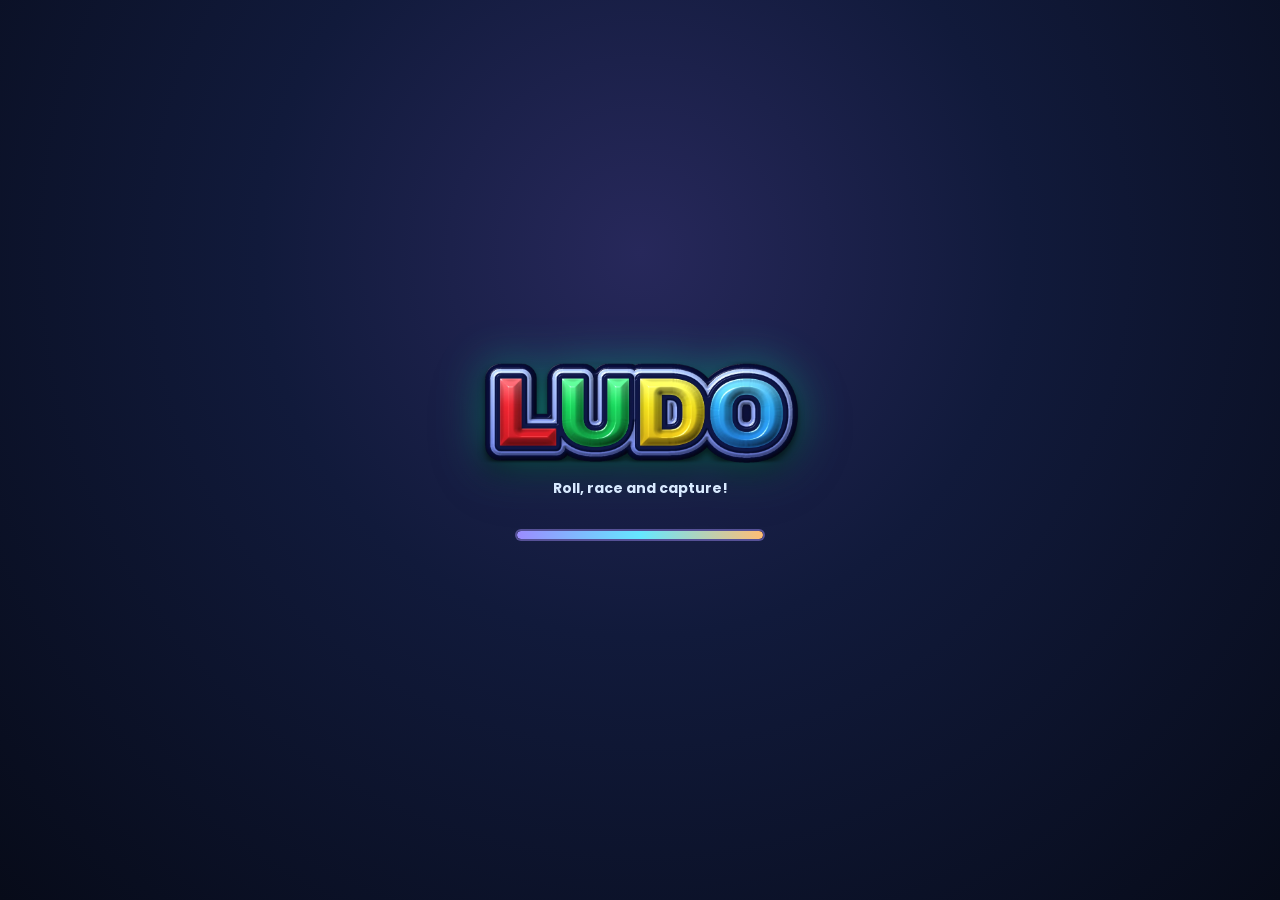
==== commit cda8b3ed: "Keep board sizing balanced on compact phones" ====
--- a/index.html
+++ b/index.html
@@ -572,7 +572,7 @@
 <style id="premium-ui-v4">
 /* Premium UI v4 — compact layouts, tactile feedback, focus and motion preferences */
 :root{--ludo-vh:100dvh}
-#app{--bw:min(100vw,calc(var(--ludo-vh) - 300px))}
+#app{--bw:min(100vw,calc(var(--ludo-vh) - 318px))}
 #menu .in{width:min(92vw,430px);padding:clamp(8px,2vh,14px) 0 calc(12px + env(safe-area-inset-bottom));gap:clamp(7px,1.5vh,12px)}
 #menu .foot{gap:9px;flex-wrap:wrap}
 #menu .foot .btn,#menu .foot #featureEntry{flex:1 1 140px}
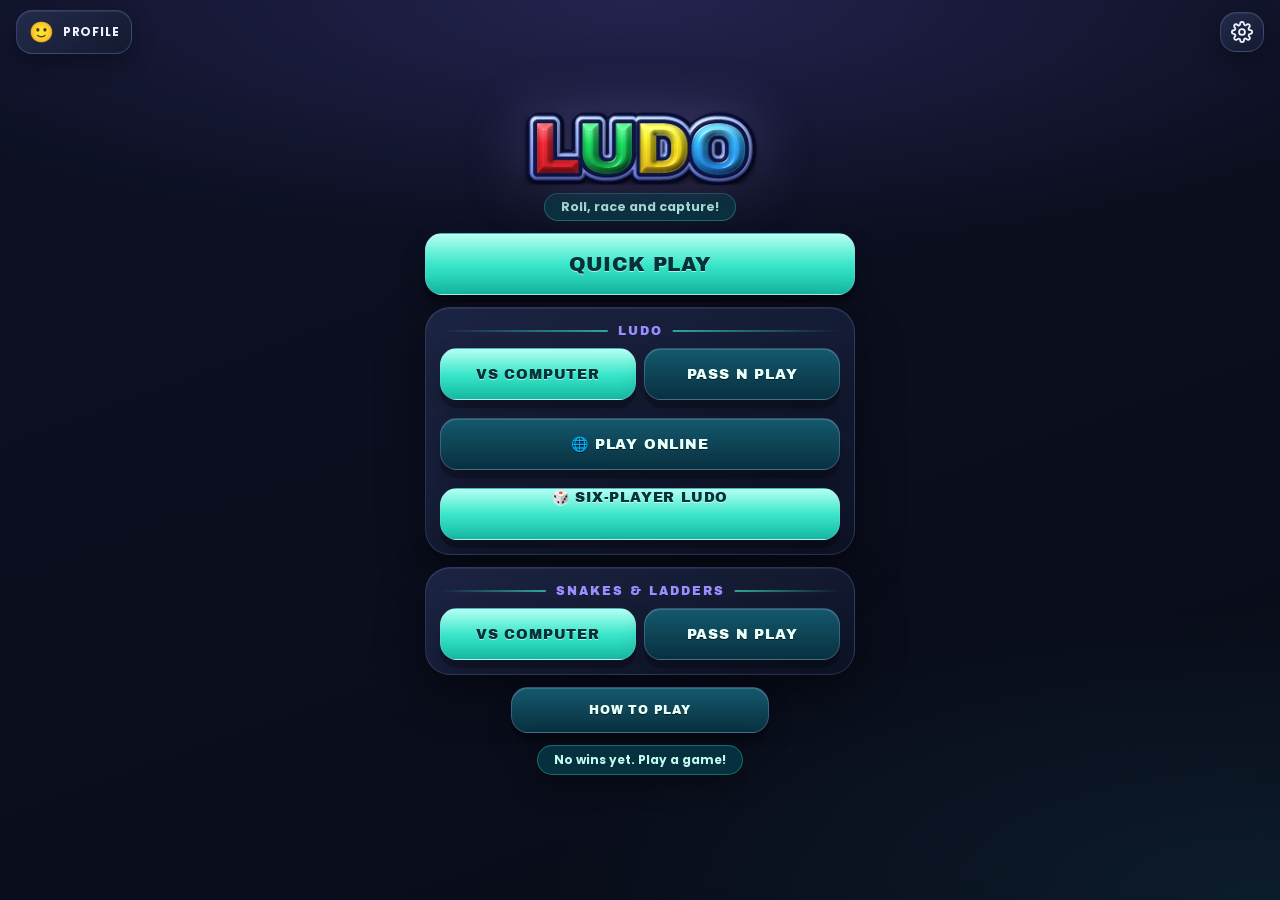
==== commit 5abc2e0c: "Add standalone six-player Ludo mode" ====
--- a/index.html
+++ b/index.html
@@ -225,7 +225,7 @@
 </style><style>
 #onBody{display:flex;flex-direction:column;gap:12px}
 #onBody input{width:100%;height:56px;border:2px solid #3de8c8aa;border-radius:16px;background:#04202b;color:#fff;text-align:center;font:400 28px Archivo,sans-serif;letter-spacing:8px;outline:none;-webkit-user-select:text;user-select:text}
-.oncode{text-align:center;font:400 46px Archivo,sans-serif;letter-spacing:10px;color:#ffd75a;text-shadow:0 0 16px #ffd75a66}
+.oncode{text-align:center;display:flex;align-items:center;justify-content:center;gap:10px;font:400 46px Archivo,sans-serif;letter-spacing:clamp(4px,2vw,10px);color:#ffd75a;text-shadow:0 0 16px #ffd75a66}.oncopy{font:700 12px Poppins,sans-serif;letter-spacing:0;padding:8px 10px;border-radius:10px;border:1px solid #3de8c866;background:#124154;color:#eafffb;touch-action:manipulation;white-space:nowrap}.oncopy:active{transform:scale(.96)}
 .onp{display:flex;align-items:center;gap:10px;padding:8px 12px;border:1.5px solid #3de8c844;border-radius:14px;background:#04202b;font:700 15px Poppins;color:#fff}
 .onp i{width:14px;height:14px;border-radius:50%;flex:none}
 .onp.wait{opacity:.45;font-weight:600}
@@ -609,7 +609,7 @@
 <div id="menu" class="ov"><div class="rays"></div><div class="in"><div id="topRow"><button id="profileCorner" aria-label="Open player profile"><span class="pcav">🙂</span><span class="pnm">PROFILE</span></button><button id="gset" aria-label="Settings"><svg viewBox="0 0 24 24" width="22" height="22" fill="none" stroke="currentColor" stroke-width="2" stroke-linecap="round" stroke-linejoin="round"><circle cx="12" cy="12" r="3.2"/><path d="M19.4 15a1.7 1.7 0 0 0 .3 1.8l.1.1a2 2 0 1 1-2.8 2.8l-.1-.1a1.7 1.7 0 0 0-1.8-.3 1.7 1.7 0 0 0-1 1.5V21a2 2 0 1 1-4 0v-.1a1.7 1.7 0 0 0-1.1-1.5 1.7 1.7 0 0 0-1.8.3l-.1.1a2 2 0 1 1-2.8-2.8l.1-.1a1.7 1.7 0 0 0 .3-1.8 1.7 1.7 0 0 0-1.5-1H3a2 2 0 1 1 0-4h.1a1.7 1.7 0 0 0 1.5-1.1 1.7 1.7 0 0 0-.3-1.8l-.1-.1a2 2 0 1 1 2.8-2.8l.1.1a1.7 1.7 0 0 0 1.8.3H9a1.7 1.7 0 0 0 1-1.5V3a2 2 0 1 1 4 0v.1a1.7 1.7 0 0 0 1 1.5 1.7 1.7 0 0 0 1.8-.3l.1-.1a2 2 0 1 1 2.8 2.8l-.1.1a1.7 1.7 0 0 0-.3 1.8V9a1.7 1.7 0 0 0 1.5 1H21a2 2 0 1 1 0 4h-.1a1.7 1.7 0 0 0-1.5 1z"/></svg></button></div><div class="hero"><div class="lg"></div><p id="sub">Roll, race and capture!</p></div>
 <button class="btn b1" id="cont" style="display:none">Resume game</button>
 <button class="btn gold big" id="quick">Quick play</button>
-<div class="card"><div class="lbl">Ludo</div><div class="tiles"><button class="btn b0" id="tCpu">vs Computer</button><button class="btn b1" id="tPass">Pass N Play</button></div><button class="btn b3" id="tOnline" style="margin-top:8px;width:100%">🌐 Play online</button></div>
+<div class="card"><div class="lbl">Ludo</div><div class="tiles"><button class="btn b0" id="tCpu">vs Computer</button><button class="btn b1" id="tPass">Pass N Play</button></div><button class="btn b3" id="tOnline" style="margin-top:8px;width:100%">🌐 Play online</button><a class="btn b5" href="./6player.html" style="display:block;text-align:center;margin-top:8px;text-decoration:none">🎲 Six-player Ludo</a></div>
 <div class="card"><div class="lbl">Snakes &amp; Ladders</div><div class="tiles"><button class="btn b5" id="tSlCpu">vs Computer</button><button class="btn b3" id="tSlPass">Pass N Play</button></div></div>
 <div class="foot"><button class="btn b4 sm" id="howto">How to play</button></div>
 <p id="score"></p></div></div>
@@ -1140,12 +1140,13 @@
  if(view==='home'){
   b.innerHTML='<div class="card"><div class="lbl">Create a room</div><div class="seg" id="onN">'+[2,3,4].map(n=>'<button class="btn sg '+(want===n?'on':'')+'" data-n="'+n+'">'+n+' players</button>').join('')+'</div><button class="btn b0" id="onCreate">Create room</button></div><div class="card"><div class="lbl">Join a friend</div><input id="onCode" inputmode="numeric" maxlength="4" placeholder="----"><button class="btn b5" id="onJoin">Join room</button></div><div class="onmsg">'+note+'</div><div class="onhint">Needs internet · Ludo only · every player uses their own phone</div>';
   b.querySelectorAll('#onN button').forEach(x=>x.onclick=()=>{want=+x.dataset.n;draw()});
-  $o('onCreate').onclick=create;$o('onJoin').onclick=join;
+  $o('onCreate').onclick=create;$o('onJoin').onclick=join;$o('onCode').onkeydown=e=>{if(e.key==='Enter'){e.preventDefault();join()}};
  }else{
   const pl=plist(),n=(tree.meta&&tree.meta.n)||want,ss=seatsFor(n);
   let rows='';for(let i=0;i<n;i++){const p=pl[i];rows+='<div class="onp '+(p?'':'wait')+'"><i style="background:'+col(ss[i])+'"></i>'+(p?esc(p.name)+(i===0?' · host':'')+(p.k===myKey?' (you)':''):'Waiting for player…')+'</div>'}
   const ready=pl.length>=n;
-  b.innerHTML='<div class="card"><div class="lbl">Room code</div><div class="oncode">'+room+'</div><div class="onhint">Tell your friends this code</div>'+rows+'</div>'+(host?'<button class="btn gold" id="onStart" '+(ready?'':'disabled style="opacity:.45"')+'>'+(ready?'Start game':'Waiting for players ('+pl.length+'/'+n+')')+'</button>':'<div class="onmsg">Waiting for the host to start…</div>')+'<div class="onmsg">'+note+'</div>';
+  b.innerHTML='<div class="card"><div class="lbl">Room code</div><div class="oncode"><span>'+room+'</span><button id="onShare" class="oncopy" type="button">Share</button><button id="onCopy" class="oncopy" type="button">Copy</button></div><div class="onhint">Share this code with friends</div>'+rows+'</div>'+(host?'<button class="btn gold" id="onStart" '+(ready?'':'disabled style="opacity:.45"')+'>'+(ready?'Start game':'Waiting for players ('+pl.length+'/'+n+')')+'</button>':'<div class="onmsg">Waiting for the host to start…</div>')+'<div class="onmsg">'+note+'</div>';
+  const inviteText='Join my Ludo game! Room code: '+room;const shareBtn=$o('onShare');if(shareBtn)shareBtn.onclick=async()=>{if(navigator.share){try{await navigator.share({title:'Ludo game invite',text:inviteText});note='Invite shared!';draw();return}catch(e){if(e.name==='AbortError')return}}try{await navigator.clipboard.writeText(inviteText);note='Invite copied — send it to your friends!'}catch(e){note='Room code: '+room}draw()};const copyBtn=$o('onCopy');if(copyBtn)copyBtn.onclick=async()=>{try{await navigator.clipboard.writeText(room);note='Room code copied!';draw()}catch(e){const ta=document.createElement('textarea');ta.value=room;ta.style.position='fixed';ta.style.opacity='0';document.body.appendChild(ta);ta.select();try{document.execCommand('copy');note='Room code copied!'}catch(_){note='Copy failed — share the code manually'}ta.remove();draw()}};
   if(host)$o('onStart').onclick=startGame;
  }
 }
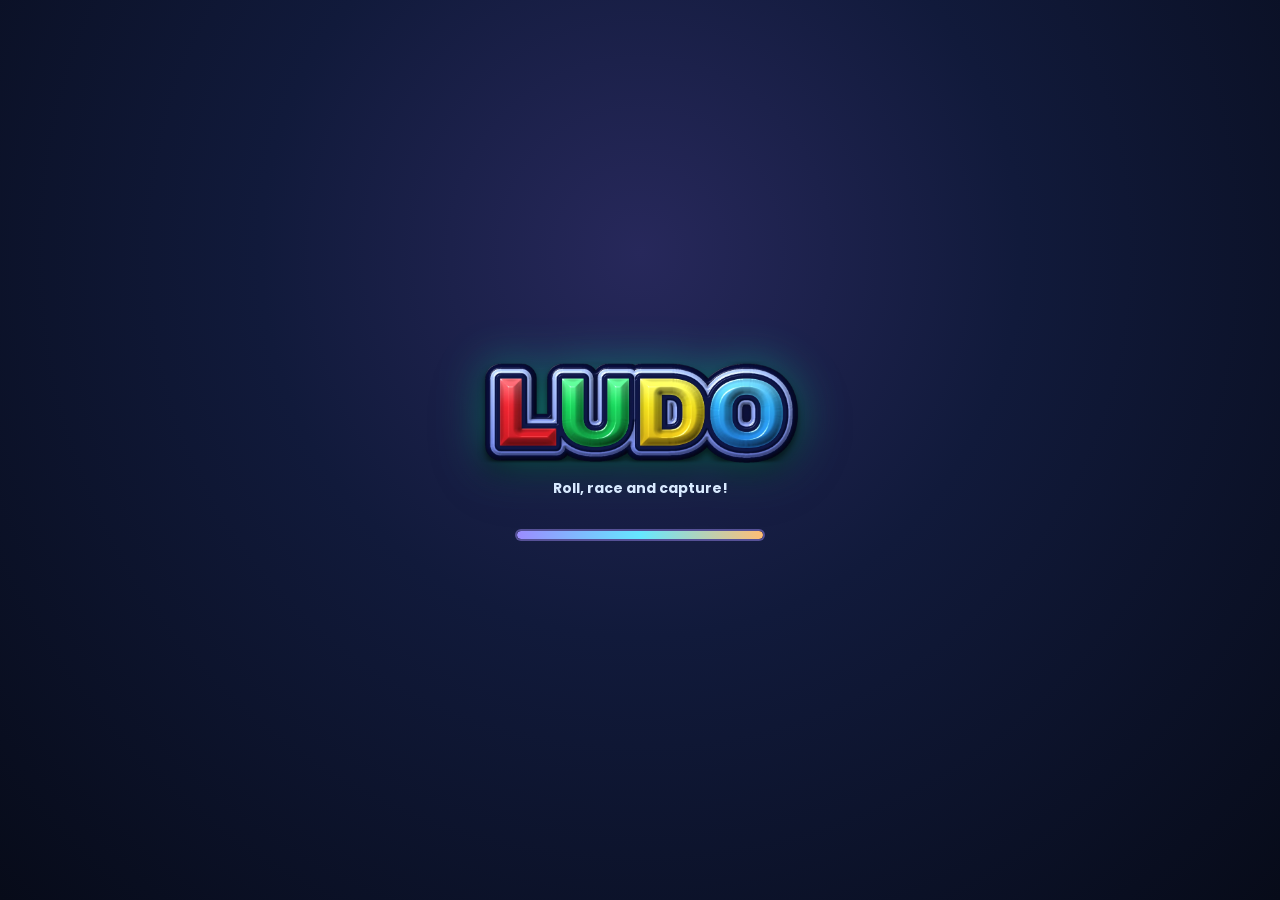
==== commit c1b8fb07: "Integrate six-player Ludo into main menu and redesign board" ====
--- a/index.html
+++ b/index.html
@@ -609,7 +609,7 @@
 <div id="menu" class="ov"><div class="rays"></div><div class="in"><div id="topRow"><button id="profileCorner" aria-label="Open player profile"><span class="pcav">🙂</span><span class="pnm">PROFILE</span></button><button id="gset" aria-label="Settings"><svg viewBox="0 0 24 24" width="22" height="22" fill="none" stroke="currentColor" stroke-width="2" stroke-linecap="round" stroke-linejoin="round"><circle cx="12" cy="12" r="3.2"/><path d="M19.4 15a1.7 1.7 0 0 0 .3 1.8l.1.1a2 2 0 1 1-2.8 2.8l-.1-.1a1.7 1.7 0 0 0-1.8-.3 1.7 1.7 0 0 0-1 1.5V21a2 2 0 1 1-4 0v-.1a1.7 1.7 0 0 0-1.1-1.5 1.7 1.7 0 0 0-1.8.3l-.1.1a2 2 0 1 1-2.8-2.8l.1-.1a1.7 1.7 0 0 0 .3-1.8 1.7 1.7 0 0 0-1.5-1H3a2 2 0 1 1 0-4h.1a1.7 1.7 0 0 0 1.5-1.1 1.7 1.7 0 0 0-.3-1.8l-.1-.1a2 2 0 1 1 2.8-2.8l.1.1a1.7 1.7 0 0 0 1.8.3H9a1.7 1.7 0 0 0 1-1.5V3a2 2 0 1 1 4 0v.1a1.7 1.7 0 0 0 1 1.5 1.7 1.7 0 0 0 1.8-.3l.1-.1a2 2 0 1 1 2.8 2.8l-.1.1a1.7 1.7 0 0 0-.3 1.8V9a1.7 1.7 0 0 0 1.5 1H21a2 2 0 1 1 0 4h-.1a1.7 1.7 0 0 0-1.5 1z"/></svg></button></div><div class="hero"><div class="lg"></div><p id="sub">Roll, race and capture!</p></div>
 <button class="btn b1" id="cont" style="display:none">Resume game</button>
 <button class="btn gold big" id="quick">Quick play</button>
-<div class="card"><div class="lbl">Ludo</div><div class="tiles"><button class="btn b0" id="tCpu">vs Computer</button><button class="btn b1" id="tPass">Pass N Play</button></div><button class="btn b3" id="tOnline" style="margin-top:8px;width:100%">🌐 Play online</button><a class="btn b5" href="./6player.html" style="display:block;text-align:center;margin-top:8px;text-decoration:none">🎲 Six-player Ludo</a></div>
+<div class="card"><div class="lbl">Ludo</div><div class="tiles"><button class="btn b0" id="tCpu">vs Computer</button><button class="btn b1" id="tPass">Pass N Play</button></div><button class="btn b3" id="tOnline" style="margin-top:8px;width:100%">🌐 Play online</button><button class="btn b5" id="tSix" style="display:block;text-align:center;margin-top:8px;width:100%">🎲 6-player Ludo</button></div>
 <div class="card"><div class="lbl">Snakes &amp; Ladders</div><div class="tiles"><button class="btn b5" id="tSlCpu">vs Computer</button><button class="btn b3" id="tSlPass">Pass N Play</button></div></div>
 <div class="foot"><button class="btn b4 sm" id="howto">How to play</button></div>
 <p id="score"></p></div></div>
@@ -1330,4 +1330,38 @@
  if(mediaQuery?.matches){document.documentElement.classList.add('reduce-motion')}
 })();
 </script>
+<style>
+#sixMode{position:fixed;inset:0;z-index:1200;background:#0b1426;color:#f4f7ff;display:none;overflow:auto}#sixMode.open{display:block}
+#sixMode header{position:sticky;top:0;z-index:2;background:#0b1426ed;padding:10px;display:flex;align-items:center;gap:10px;border-bottom:1px solid #263858}#sixMode header b{flex:1}
+#sixMode button{border:1px solid #344968;border-radius:11px;padding:10px 12px;background:#1a2b48;color:#fff;font-weight:800}#sixMode button.gold{background:#f4c54d;color:#281e00}
+#sixSetup{max-width:680px;margin:10px auto;padding:10px;display:flex;flex-wrap:wrap;gap:8px;background:#14213a;border-radius:14px}#sixSetup input,#sixSetup select{background:#091326;color:white;border:1px solid #334b6e;border-radius:9px;padding:8px;min-width:90px}
+#sixBoardWrap{width:min(96vw,650px);aspect-ratio:1;margin:8px auto}#sixBoard{width:100%;height:100%;touch-action:manipulation}
+#sixP{display:grid;grid-template-columns:repeat(3,1fr);gap:5px;max-width:680px;margin:auto;padding:0 7px}#sixP div{font-size:12px;text-align:center;border:1px solid #334968;background:#14213a;border-radius:9px;padding:6px}#sixP .active{outline:2px solid #ffe070}
+#sixMsg{text-align:center;min-height:20px;color:#cbd8ed;font-size:13px;padding:6px}#sixMoves{text-align:center}
+#sixWin{display:none;position:fixed;inset:0;background:#050a14dd;z-index:4;place-items:center;padding:20px}#sixWin.open{display:grid}#sixWin article{background:#192844;border:1px solid #f4c54d;border-radius:20px;padding:20px;text-align:center}
+</style>
+<section id="sixMode"><header><button id="sixBack">← Back</button><b>🎲 Ludo · Six Players</b><button id="sixNew">New game</button></header>
+<div id="sixSetup">Human seats <select id="sixHum"><option>1</option><option>2</option><option>3</option><option>4</option><option>5</option><option selected>6</option></select> Name <input id="sixName" maxlength="12" value="You"> AI <select id="sixLvl"><option value="0">Easy</option><option value="1" selected>Smart</option><option value="2">Competitive</option></select><button id="sixStart" class="gold">Start</button></div>
+<div id="sixP"></div><div id="sixMsg">Choose players and start.</div><div id="sixMoves"></div><div id="sixBoardWrap"><canvas id="sixBoard"></canvas></div><div style="text-align:center;padding:8px 0 20px"><button id="sixRoll" class="gold" disabled>🎲 Roll</button></div>
+<div id="sixWin"><article><h2 id="sixWT"></h2><p id="sixWR"></p><button id="sixAgain" class="gold">Play again</button><button id="sixWinBack">Back to menu</button></article></div></section>
+<script id="sixIntegrated">(()=>{const $=id=>document.getElementById(id),root=$('sixMode'),cv=$('sixBoard'),ctx=cv.getContext('2d'),C=['#e53935','#2196f3','#f5d328','#fb8c24','#9c35dc','#26a269'],N=['Red','Blue','Yellow','Orange','Purple','Green'],D=[[1,0],[0,1],[-1,1],[-1,0],[0,-1],[1,-1]],track=[];let q=6,r=0;for(let d of D)for(let k=0;k<6;k++){track.push([q,r]);q+=d[0];r+=d[1]}let home=[],yard=[];for(let p=0;p<6;p++){let s=track[p*6],out=[s[0]*1.22,s[1]*1.22];home[p]=Array.from({length:5},(_,i)=>[s[0]*(4-i)/4,s[1]*(4-i)/4]);yard[p]=[[out[0]-.3,out[1]-.3],[out[0]+.3,out[1]-.3],[out[0]-.3,out[1]+.3],[out[0]+.3,out[1]+.3]]}const xy=a=>[a[0]+a[1]/2,-a[1]*Math.sqrt(3)/2];let state=[],pnames=[],human=6,level=1,turn=0,dice=0,rolled=false,on=false,rank=[],highlight=[];
+function resize(){let rect=cv.getBoundingClientRect(),dpr=Math.min(2,devicePixelRatio||1);cv.width=rect.width*dpr;cv.height=rect.height*dpr;ctx.setTransform(dpr,0,0,dpr,0,0);return[rect.width,rect.height]}
+function draw(){let[w,h]=resize(),s=Math.min(w,h)/15.2,mx=w/2,my=h/2;ctx.fillStyle='#e8edf4';ctx.fillRect(0,0,w,h);let pt=a=>{let[x,y]=xy(a);return[mx+x*s,my+y*s]};function poly(points,fill,stroke){ctx.beginPath();points.forEach((v,i)=>{let[x,y]=pt(v);i?ctx.lineTo(x,y):ctx.moveTo(x,y)});ctx.closePath();ctx.fillStyle=fill;ctx.fill();ctx.strokeStyle=stroke;ctx.lineWidth=2;ctx.stroke()}function hex(a,fill,stroke){let[x,y]=pt(a);ctx.beginPath();for(let k=0;k<6;k++){let an=Math.PI/3*k+Math.PI/6,px=x+s*.43*Math.cos(an),py=y+s*.43*Math.sin(an);k?ctx.lineTo(px,py):ctx.moveTo(px,py)}ctx.closePath();ctx.fillStyle=fill;ctx.fill();ctx.strokeStyle=stroke;ctx.lineWidth=1.3;ctx.stroke()}
+poly(track.map(a=>[a[0]*1.12,a[1]*1.12]),'#fff','#344054');for(let i=0;i<36;i++){let p=i/6|0;hex(track[i],i%6===0?C[p]+'33':'#fff',i%6===0?C[p]:'#b6c0cd');if(i%6===0){let[x,y]=pt(track[i]);ctx.beginPath();ctx.arc(x,y,s*.12,0,7);ctx.fillStyle=C[p];ctx.fill()}}
+for(let p=0;p<6;p++){let start=track[p*6],o=[start[0]*1.6,start[1]*1.6],a=[o[0]+D[p][0]*.4,o[1]+D[p][1]*.4],b=[o[0]+D[(p+2)%6][0]*.4,o[1]+D[(p+2)%6][1]*.4];poly([home[p][0],a,b],C[p]+'20',C[p]);home[p].forEach((v,i)=>hex(v,i===4?C[p]+'55':'#fff',C[p]));yard[p].forEach(v=>{let[x,y]=pt(v);ctx.beginPath();ctx.arc(x,y,s*.23,0,7);ctx.fillStyle='#fff';ctx.fill();ctx.strokeStyle=C[p];ctx.lineWidth=2;ctx.stroke()});let[x,y]=pt([start[0]*1.4,start[1]*1.4]);ctx.fillStyle=C[p];ctx.font='bold '+Math.max(10,s*.43)+'px system-ui';ctx.textAlign='center';ctx.fillText(N[p],x,y)}
+let[x,y]=pt([0,0]);ctx.beginPath();ctx.arc(x,y,s*.65,0,7);ctx.fillStyle='#253b5a';ctx.fill();ctx.strokeStyle='#fff';ctx.stroke();ctx.fillStyle='#fff';ctx.font='bold '+Math.max(9,s*.36)+'px system-ui';ctx.fillText('HOME',x,y);
+if(state.length)for(let p=0;p<6;p++)for(let i=0;i<4;i++){let v=state[p][i],a=v<0?yard[p][i]:v<36?track[(p*6+v)%36]:v<41?home[p][v-36]:[0,0],[px,py]=pt(a);ctx.beginPath();ctx.arc(px,py,s*.28,0,7);ctx.fillStyle=C[p];ctx.fill();ctx.strokeStyle=highlight.includes(p+':'+i)?'#fff':'#243247';ctx.lineWidth=highlight.includes(p+':'+i)?3:1.5;ctx.stroke();ctx.beginPath();ctx.arc(px-s*.08,py-s*.08,s*.08,0,7);ctx.fillStyle='#ffffffaa';ctx.fill()}}
+function hud(){$('sixP').innerHTML=pnames.map((n,p)=>'<div class="'+(p===turn&&on?'active':'')+'" style="border-color:'+C[p]+'"><b style="color:'+C[p]+'">'+N[p]+'</b><br>'+n+' · '+(p<human?'Human':'CPU')+' · '+(state[p]?state[p].filter(v=>v===41).length:0)+'/4</div>').join('')}function say(t){$('sixMsg').textContent=t}
+function start(){human=+$('sixHum').value;level=+$('sixLvl').value;pnames=[($('sixName').value.trim()||'You').slice(0,12)];for(let p=1;p<6;p++)pnames[p]=p<human?'Player '+(p+1):N[p]+' bot';state=Array.from({length:6},()=>[-1,-1,-1,-1]);turn=0;rolled=false;rank=[];highlight=[];on=true;$('sixSetup').style.display='none';$('sixWin').classList.remove('open');$('sixRoll').disabled=false;$('sixRoll').textContent='🎲 Roll';say(pnames[0]+' roll');hud();draw()}
+function legal(p,d){return state[p].map((v,i)=>({v,i})).filter(a=>a.v<0?d===6:a.v<41&&a.v+d<=41).map(a=>a.i)}const safe=g=>g%6===0,gpos=(p,v)=>(p*6+v)%36;
+function choices(m){$('sixMoves').innerHTML=m.map(i=>'<button data-t="'+i+'">Token '+(i+1)+'</button>').join('');$('sixMoves').querySelectorAll('button').forEach(b=>b.onclick=()=>move(+b.dataset.t))}function clear(){highlight=[];$('sixMoves').innerHTML=''}
+function roll(){if(!on||rolled||turn>=human)return;dice=1+Math.random()*6|0;rolled=true;$('sixRoll').disabled=true;$('sixRoll').textContent='🎲 '+dice;let m=legal(turn,dice);if(!m.length){say(pnames[turn]+' no move');setTimeout(()=>pass(false),600);return}highlight=m.map(i=>turn+':'+i);draw();if(m.length===1)setTimeout(()=>move(m[0]),320);else{say('Select highlighted token');choices(m)}}
+function choose(m){let score=i=>{let old=state[turn][i],n=old<0?0:old+dice,v=n;if(n>=36)v+=25;if(n===41)v+=70;if(n<36){let g=gpos(turn,n);for(let p=0;p<6;p++)if(p!==turn)for(let z of state[p])if(z>=0&&z<36&&gpos(p,z)===g&&!safe(g))v+=level===2?50:30;if(safe(g))v+=8}return v};return m.reduce((a,b)=>score(a)>score(b)?a:b)}
+function move(i){if(!on||!rolled)return;clear();let old=state[turn][i],n=old<0?0:old+dice;state[turn][i]=n;let cap=false;if(n<36&&!safe(gpos(turn,n)))for(let p=0;p<6;p++)if(p!==turn)for(let j=0;j<4;j++){let v=state[p][j];if(v>=0&&v<36&&gpos(p,v)===gpos(turn,n)){state[p][j]=-1;cap=true}}let complete=state[turn].every(v=>v===41);if(complete&&!rank.includes(turn))rank.push(turn);draw();hud();if(complete||rank.length===5){on=false;$('sixWin').classList.add('open');$('sixWT').textContent=complete?'🏆 '+pnames[turn]+' wins!':'Match complete';$('sixWR').textContent='Finish order: '+rank.map((p,i)=>(i+1)+'. '+pnames[p]).join(' · ');$('sixRoll').disabled=true;return}let extra=dice===6||cap||n===41;rolled=false;if(!extra)pass(false);else{$('sixRoll').disabled=false;$('sixRoll').textContent='🎲 Roll again';say(cap?'Captured! Extra roll':'Extra roll')}if(turn>=human&&on)setTimeout(cpu,550)}
+function pass(extra){if(!extra){do{turn=(turn+1)%6}while(rank.includes(turn))}rolled=false;clear();$('sixRoll').disabled=turn>=human;$('sixRoll').textContent='🎲 Roll';hud();draw();say(pnames[turn]+' '+(turn<human?'roll':'CPU'));if(turn>=human&&on)setTimeout(cpu,600)}
+function cpu(){if(!on||turn<human||rolled)return;dice=1+Math.random()*6|0;rolled=true;$('sixRoll').textContent='CPU 🎲 '+dice;let m=legal(turn,dice);if(!m.length){setTimeout(()=>pass(false),600);return}move(choose(m))}
+function reset(){on=false;rolled=false;state=[];rank=[];highlight=[];$('sixSetup').style.display='flex';$('sixWin').classList.remove('open');$('sixRoll').disabled=true;$('sixRoll').textContent='🎲 Roll';say('Configure and start.');hud();draw()}
+function open(){root.classList.add('open');$('menu').classList.add('hide');reset()}function close(){root.classList.remove('open');$('menu').classList.remove('hide')}
+cv.onclick=e=>{if(!rolled||turn>=human)return;let r=cv.getBoundingClientRect(),s=Math.min(r.width,r.height)/15.2,mx=e.clientX-r.left,my=e.clientY-r.top;for(let i=0;i<4;i++){let v=state[turn][i],a=v<0?yard[turn][i]:v<36?track[(turn*6+v)%36]:v<41?home[turn][v-36]:[0,0],[x,y]=xy(a);x=r.width/2+x*s;y=r.height/2+y*s;if(Math.hypot(mx-x,my-y)<s*.47&&legal(turn,dice).includes(i)){move(i);break}}};
+$('tSix').onclick=open;$('sixBack').onclick=close;$('sixWinBack').onclick=close;$('sixStart').onclick=start;$('sixRoll').onclick=roll;$('sixNew').onclick=reset;$('sixAgain').onclick=reset;addEventListener('resize',draw);draw();hud()})();</script>
 </body></html>
